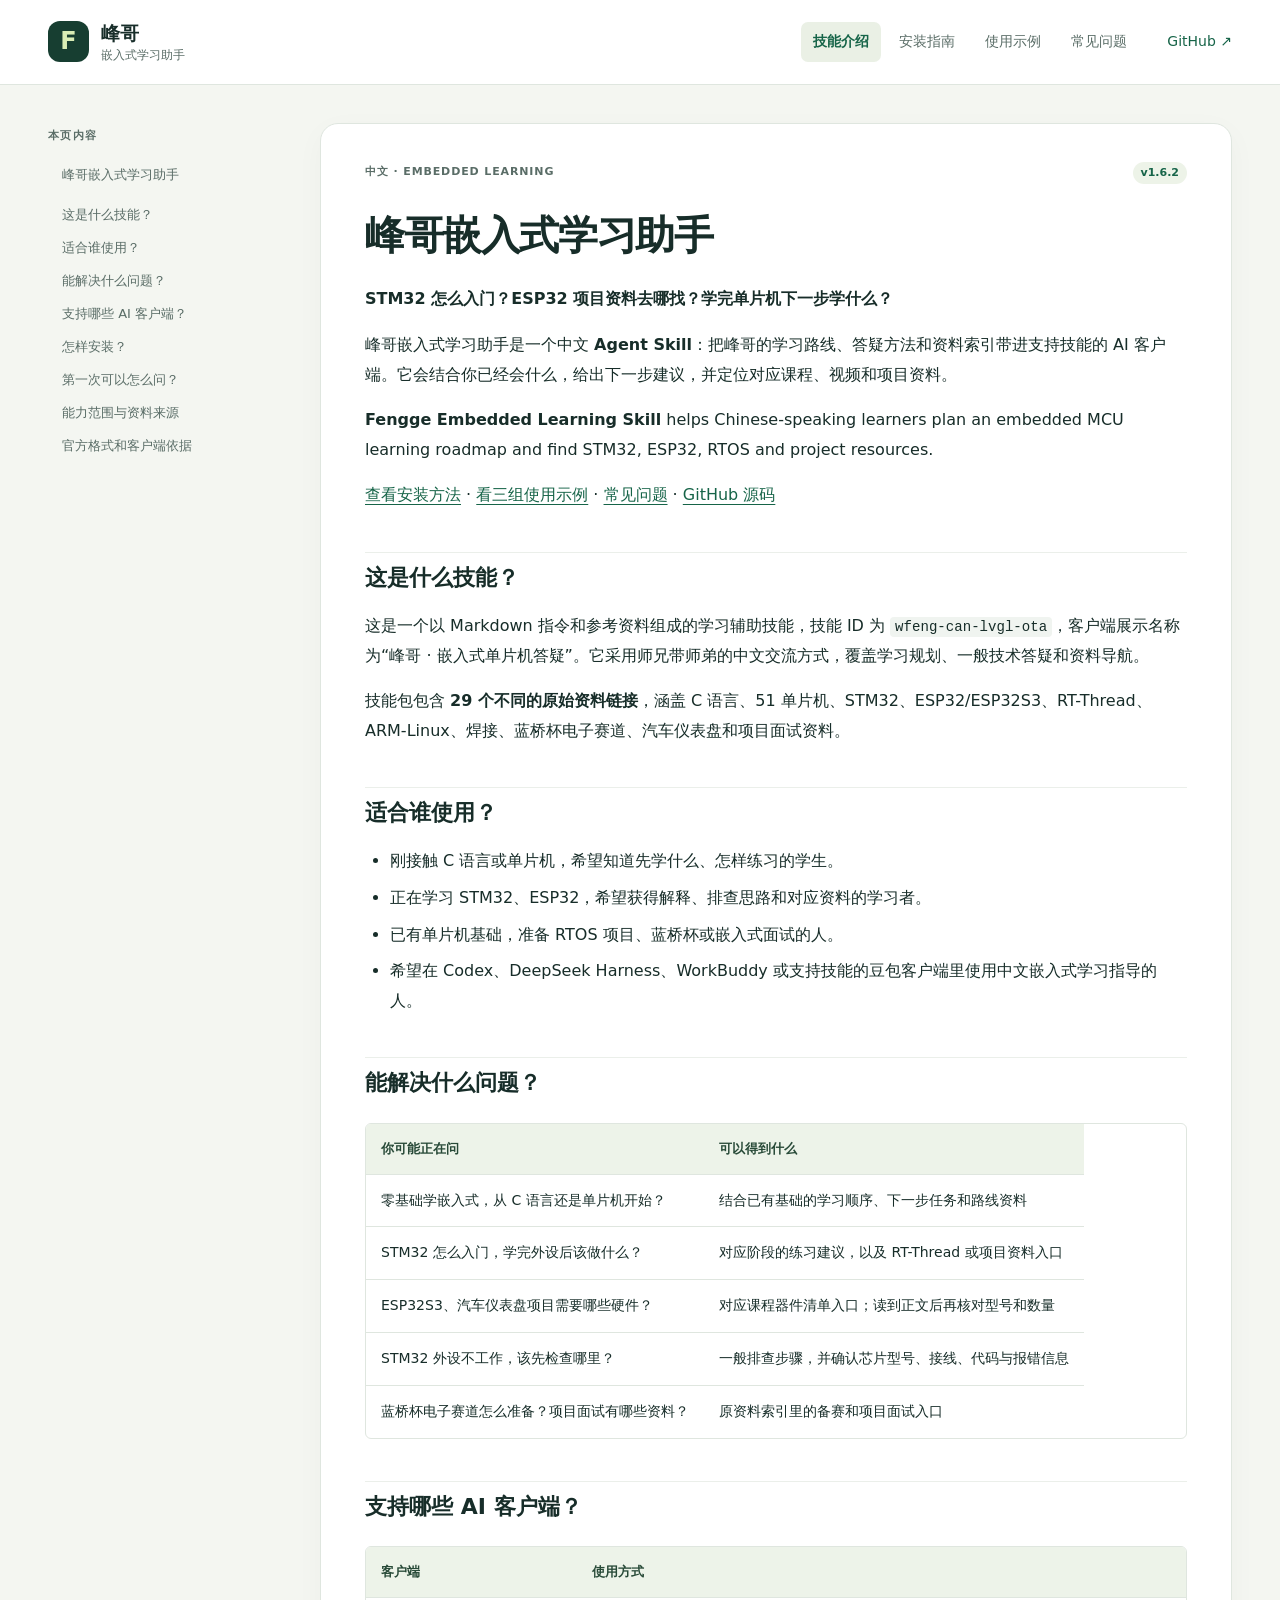
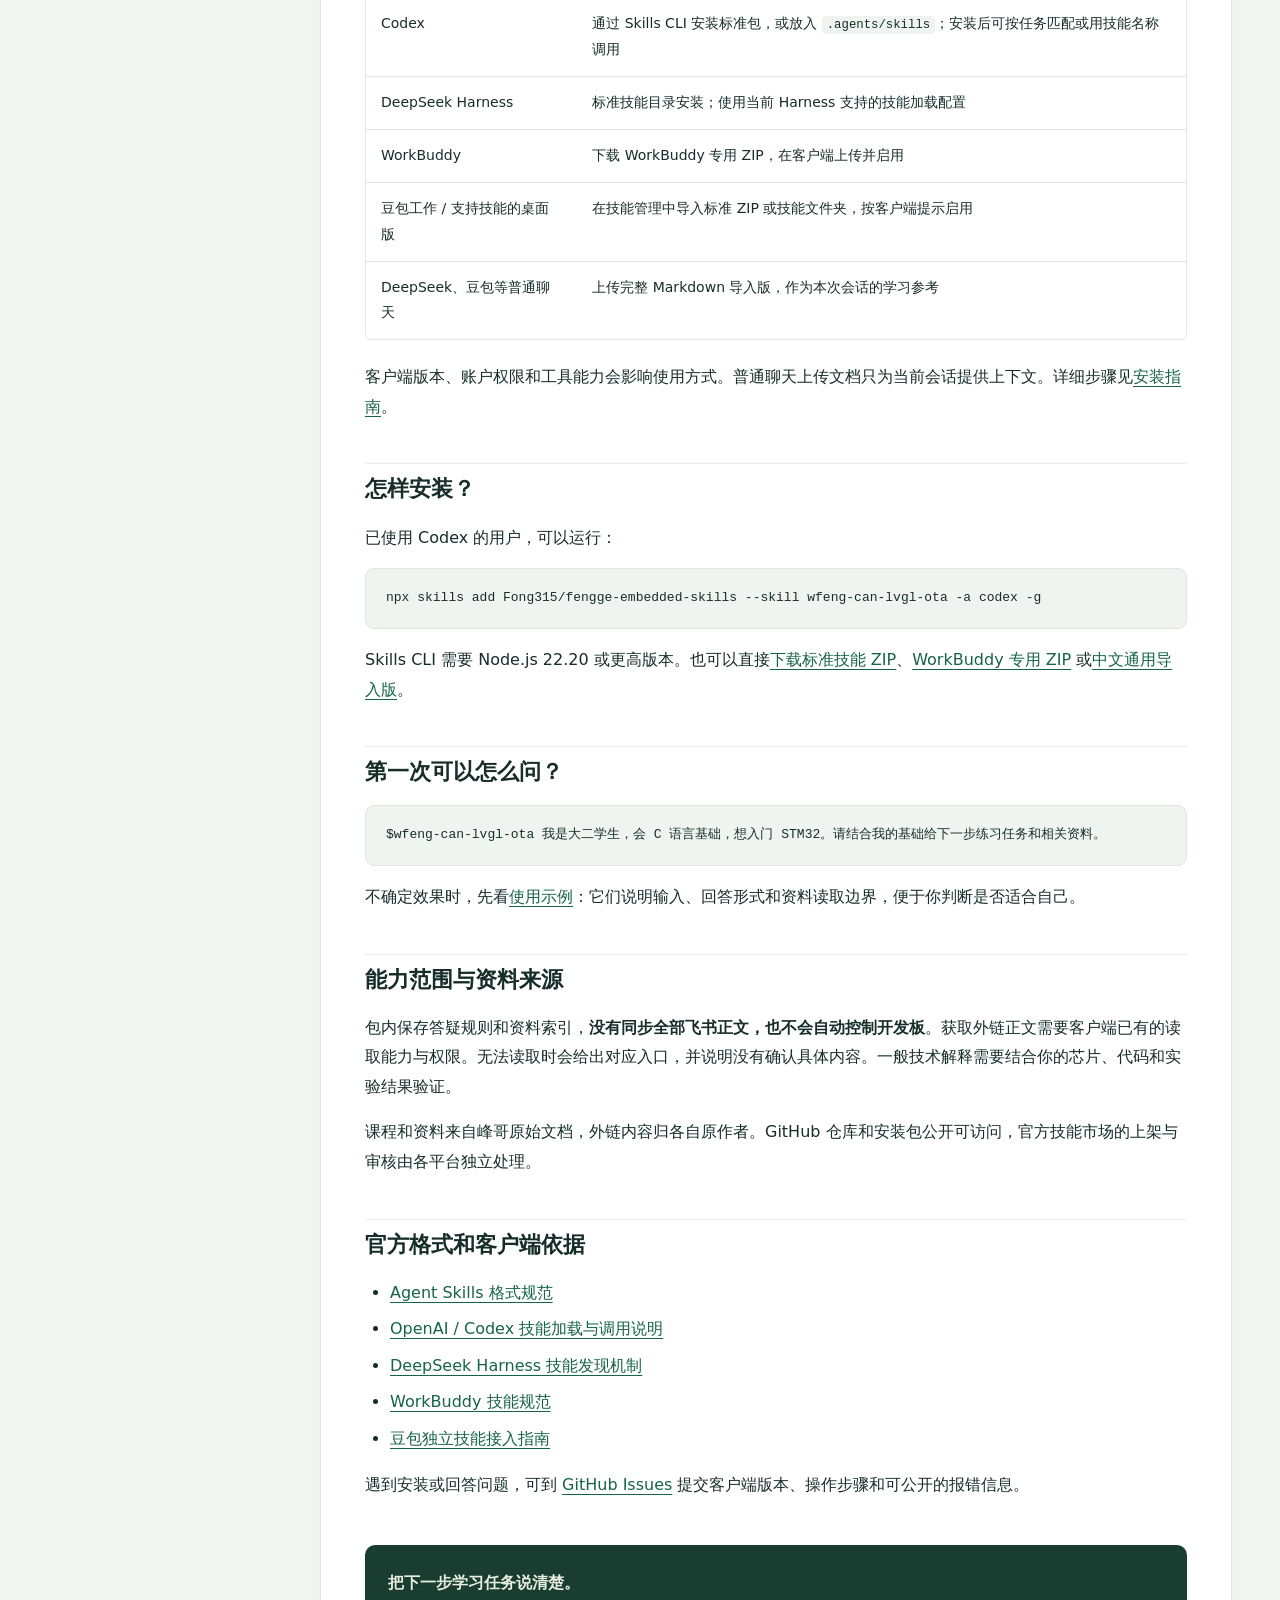
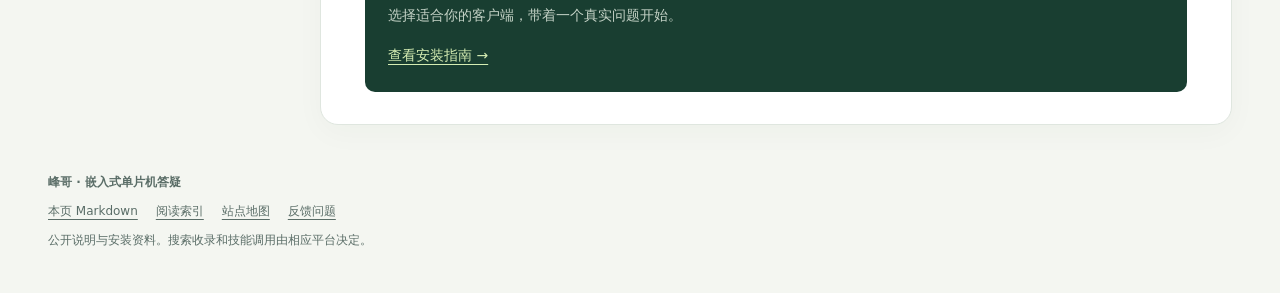
==== docs/index.html @ 9669d227 "Improve skill discovery with public guides and searchable use cases" ====
<!doctype html>
<html lang="zh-CN">
<head>
  <meta charset="utf-8">
  <meta name="viewport" content="width=device-width, initial-scale=1">
  <title>峰哥嵌入式学习助手 Skill：STM32、ESP32 学习路线与单片机答疑</title>
  <meta name="description" content="峰哥嵌入式学习助手是公开可安装的中文 Agent Skill，帮助初学者规划 C语言、51、STM32、ESP32、RT-Thread 学习路线，查找项目硬件清单、蓝桥杯与面试资料。提供 Codex 安装命令及 WorkBuddy、豆包导入指南。">
  <meta name="robots" content="index,follow">
  <link rel="canonical" href="https://fong315.github.io/fengge-embedded-skills/">
  <link rel="stylesheet" href="style.css">
  <link rel="sitemap" type="application/xml" href="https://fong315.github.io/fengge-embedded-skills/sitemap.xml">
  <meta property="og:type" content="website">
  <meta property="og:locale" content="zh_CN">
  <meta property="og:title" content="峰哥嵌入式学习助手 Skill：STM32、ESP32 学习路线与单片机答疑">
  <meta property="og:description" content="峰哥嵌入式学习助手是公开可安装的中文 Agent Skill，帮助初学者规划 C语言、51、STM32、ESP32、RT-Thread 学习路线，查找项目硬件清单、蓝桥杯与面试资料。提供 Codex 安装命令及 WorkBuddy、豆包导入指南。">
  <meta property="og:url" content="https://fong315.github.io/fengge-embedded-skills/">
  <meta property="og:site_name" content="峰哥嵌入式学习助手">
  <script type="application/ld+json">{"@context": "https://schema.org", "@type": "SoftwareSourceCode", "name": "峰哥嵌入式学习助手", "alternateName": "Fengge Embedded Learning Skill", "description": "峰哥嵌入式学习助手是公开可安装的中文 Agent Skill，帮助初学者规划 C语言、51、STM32、ESP32、RT-Thread 学习路线，查找项目硬件清单、蓝桥杯与面试资料。提供 Codex 安装命令及 WorkBuddy、豆包导入指南。", "codeRepository": "https://github.com/Fong315/fengge-embedded-skills", "url": "https://fong315.github.io/fengge-embedded-skills/", "version": "1.6.2", "inLanguage": "zh-CN", "programmingLanguage": "Markdown", "isAccessibleForFree": true}</script>
</head>
<body>
  <a class="skip" href="#main">跳到正文</a>
  <header class="site-header"><div class="header-inner">
    <a class="brand" href="index.html"><span class="brand-icon" aria-hidden="true">F</span><span>峰哥<span class="brand-sub">嵌入式学习助手</span></span></a>
    <nav aria-label="主导航"><a href="index.html" aria-current="page">技能介绍</a><a href="installation.html">安装指南</a><a href="examples.html">使用示例</a><a href="faq.html">常见问题</a></nav>
    <a class="github" href="https://github.com/Fong315/fengge-embedded-skills">GitHub ↗</a>
  </div></header>
  <div class="layout">
    <aside aria-label="本页目录"><span class="eyebrow">本页内容</span><div class="toc">
<ul>
<li><a href="#_1">峰哥嵌入式学习助手</a><ul>
<li><a href="#_2">这是什么技能？</a></li>
<li><a href="#_3">适合谁使用？</a></li>
<li><a href="#_4">能解决什么问题？</a></li>
<li><a href="#ai">支持哪些 AI 客户端？</a></li>
<li><a href="#_5">怎样安装？</a></li>
<li><a href="#_6">第一次可以怎么问？</a></li>
<li><a href="#_7">能力范围与资料来源</a></li>
<li><a href="#_8">官方格式和客户端依据</a></li>
</ul>
</li>
</ul>
</div>
</aside>
    <main id="main"><div class="page-meta"><span>中文 · EMBEDDED LEARNING</span><span>v1.6.2</span></div>
      <article><h1 id="_1">峰哥嵌入式学习助手</h1>
<p><strong>STM32 怎么入门？ESP32 项目资料去哪找？学完单片机下一步学什么？</strong></p>
<p>峰哥嵌入式学习助手是一个中文 <strong>Agent Skill</strong>：把峰哥的学习路线、答疑方法和资料索引带进支持技能的 AI 客户端。它会结合你已经会什么，给出下一步建议，并定位对应课程、视频和项目资料。</p>
<p><strong>Fengge Embedded Learning Skill</strong> helps Chinese-speaking learners plan an embedded MCU learning roadmap and find STM32, ESP32, RTOS and project resources.</p>
<p><a href="installation.html">查看安装方法</a> · <a href="examples.html">看三组使用示例</a> · <a href="faq.html">常见问题</a> · <a href="https://github.com/Fong315/fengge-embedded-skills">GitHub 源码</a></p>
<h2 id="_2">这是什么技能？</h2>
<p>这是一个以 Markdown 指令和参考资料组成的学习辅助技能，技能 ID 为 <code>wfeng-can-lvgl-ota</code>，客户端展示名称为“峰哥 · 嵌入式单片机答疑”。它采用师兄带师弟的中文交流方式，覆盖学习规划、一般技术答疑和资料导航。</p>
<p>技能包包含 <strong>29 个不同的原始资料链接</strong>，涵盖 C 语言、51 单片机、STM32、ESP32/ESP32S3、RT-Thread、ARM-Linux、焊接、蓝桥杯电子赛道、汽车仪表盘和项目面试资料。</p>
<h2 id="_3">适合谁使用？</h2>
<ul>
<li>刚接触 C 语言或单片机，希望知道先学什么、怎样练习的学生。</li>
<li>正在学习 STM32、ESP32，希望获得解释、排查思路和对应资料的学习者。</li>
<li>已有单片机基础，准备 RTOS 项目、蓝桥杯或嵌入式面试的人。</li>
<li>希望在 Codex、DeepSeek Harness、WorkBuddy 或支持技能的豆包客户端里使用中文嵌入式学习指导的人。</li>
</ul>
<h2 id="_4">能解决什么问题？</h2>
<table>
<thead>
<tr>
<th>你可能正在问</th>
<th>可以得到什么</th>
</tr>
</thead>
<tbody>
<tr>
<td>零基础学嵌入式，从 C 语言还是单片机开始？</td>
<td>结合已有基础的学习顺序、下一步任务和路线资料</td>
</tr>
<tr>
<td>STM32 怎么入门，学完外设后该做什么？</td>
<td>对应阶段的练习建议，以及 RT-Thread 或项目资料入口</td>
</tr>
<tr>
<td>ESP32S3、汽车仪表盘项目需要哪些硬件？</td>
<td>对应课程器件清单入口；读到正文后再核对型号和数量</td>
</tr>
<tr>
<td>STM32 外设不工作，该先检查哪里？</td>
<td>一般排查步骤，并确认芯片型号、接线、代码与报错信息</td>
</tr>
<tr>
<td>蓝桥杯电子赛道怎么准备？项目面试有哪些资料？</td>
<td>原资料索引里的备赛和项目面试入口</td>
</tr>
</tbody>
</table>
<h2 id="ai">支持哪些 AI 客户端？</h2>
<table>
<thead>
<tr>
<th>客户端</th>
<th>使用方式</th>
</tr>
</thead>
<tbody>
<tr>
<td>Codex</td>
<td>通过 Skills CLI 安装标准包，或放入 <code>.agents/skills</code>；安装后可按任务匹配或用技能名称调用</td>
</tr>
<tr>
<td>DeepSeek Harness</td>
<td>标准技能目录安装；使用当前 Harness 支持的技能加载配置</td>
</tr>
<tr>
<td>WorkBuddy</td>
<td>下载 WorkBuddy 专用 ZIP，在客户端上传并启用</td>
</tr>
<tr>
<td>豆包工作 / 支持技能的桌面版</td>
<td>在技能管理中导入标准 ZIP 或技能文件夹，按客户端提示启用</td>
</tr>
<tr>
<td>DeepSeek、豆包等普通聊天</td>
<td>上传完整 Markdown 导入版，作为本次会话的学习参考</td>
</tr>
</tbody>
</table>
<p>客户端版本、账户权限和工具能力会影响使用方式。普通聊天上传文档只为当前会话提供上下文。详细步骤见<a href="installation.html">安装指南</a>。</p>
<h2 id="_5">怎样安装？</h2>
<p>已使用 Codex 的用户，可以运行：</p>
<pre><code class="language-bash">npx skills add Fong315/fengge-embedded-skills --skill wfeng-can-lvgl-ota -a codex -g
</code></pre>
<p>Skills CLI 需要 Node.js 22.20 或更高版本。也可以直接<a href="https://github.com/Fong315/fengge-embedded-skills/releases/latest/download/wfeng-can-lvgl-ota.zip">下载标准技能 ZIP</a>、<a href="https://github.com/Fong315/fengge-embedded-skills/releases/latest/download/wfeng-can-lvgl-ota-workbuddy.zip">WorkBuddy 专用 ZIP</a> 或<a href="https://github.com/Fong315/fengge-embedded-skills/releases/latest/download/fengge-embedded-chat-import.md">中文通用导入版</a>。</p>
<h2 id="_6">第一次可以怎么问？</h2>
<pre><code class="language-text">$wfeng-can-lvgl-ota 我是大二学生，会 C 语言基础，想入门 STM32。请结合我的基础给下一步练习任务和相关资料。
</code></pre>
<p>不确定效果时，先看<a href="examples.html">使用示例</a>：它们说明输入、回答形式和资料读取边界，便于你判断是否适合自己。</p>
<h2 id="_7">能力范围与资料来源</h2>
<p>包内保存答疑规则和资料索引，<strong>没有同步全部飞书正文，也不会自动控制开发板</strong>。获取外链正文需要客户端已有的读取能力与权限。无法读取时会给出对应入口，并说明没有确认具体内容。一般技术解释需要结合你的芯片、代码和实验结果验证。</p>
<p>课程和资料来自峰哥原始文档，外链内容归各自原作者。GitHub 仓库和安装包公开可访问，官方技能市场的上架与审核由各平台独立处理。</p>
<h2 id="_8">官方格式和客户端依据</h2>
<ul>
<li><a href="https://agentskills.io/specification">Agent Skills 格式规范</a></li>
<li><a href="https://learn.chatgpt.com/docs/build-skills">OpenAI / Codex 技能加载与调用说明</a></li>
<li><a href="https://github.com/deepseek-ai/deepseek-harness/blob/master/docs/subsystems/skills.md">DeepSeek Harness 技能发现机制</a></li>
<li><a href="https://open.workbuddy.cn/docs/skill">WorkBuddy 技能规范</a></li>
<li><a href="https://open.doubao.com/document/doubao-developer-guide/skill-integration-guide">豆包独立技能接入指南</a></li>
</ul>
<p>遇到安装或回答问题，可到 <a href="https://github.com/Fong315/fengge-embedded-skills/issues">GitHub Issues</a> 提交客户端版本、操作步骤和可公开的报错信息。</p></article>
      <div class="next-step"><strong>把下一步学习任务说清楚。</strong><span>选择适合你的客户端，带着一个真实问题开始。</span><a href="installation.html">查看安装指南 →</a></div>
    </main>
  </div>
  <footer><span>峰哥 · 嵌入式单片机答疑</span><div><a href="index.md">本页 Markdown</a><a href="llms.txt">阅读索引</a><a href="sitemap.xml">站点地图</a><a href="https://github.com/Fong315/fengge-embedded-skills/issues">反馈问题</a></div><p>公开说明与安装资料。搜索收录和技能调用由相应平台决定。</p></footer>
</body>
</html>
---- docs/style.css ----
:root{--ink:#172d29;--muted:#5a6d67;--green:#166448;--line:#dfe6df;--paper:#fff;--bg:#f4f6f1;--code:#f0f4f0}
*{box-sizing:border-box}html{scroll-behavior:smooth;scroll-padding-top:100px}body{margin:0;background:var(--bg);color:var(--ink);font-family:Inter,"Segoe UI","Microsoft YaHei",system-ui,sans-serif;font-size:16px;line-height:1.85}a{color:var(--green);text-underline-offset:4px}a:hover{color:#083f2b}a:focus-visible{outline:3px solid #b4d86b;outline-offset:4px}.skip{position:absolute;left:16px;top:-80px;z-index:10;background:#fff;padding:8px 18px}.skip:focus{top:12px}.site-header{position:sticky;top:0;z-index:2;background:rgba(255,255,255,.96);border-bottom:1px solid var(--line)}.header-inner{max-width:1240px;margin:auto;min-height:84px;padding:16px 28px;display:flex;align-items:center;gap:28px}.brand{display:flex;align-items:center;gap:12px;text-decoration:none;font-size:19px;font-weight:750;color:var(--ink);line-height:1.4;white-space:nowrap}.brand-icon{display:grid;place-items:center;width:41px;height:41px;border-radius:12px;background:#173e31;color:#d9edb5;font-size:24px}.brand-sub{display:block;font-size:12px;font-weight:500;color:var(--muted)}nav{display:flex;gap:6px;margin-left:auto;flex-wrap:wrap}nav a{font-size:14px;text-decoration:none;padding:7px 12px;border-radius:7px;color:var(--muted)}nav a[aria-current=page]{background:#eaf0e5;color:var(--green);font-weight:700}.github{font-size:14px;white-space:nowrap;text-decoration:none}.layout{max-width:1240px;display:grid;grid-template-columns:230px minmax(0,1fr);gap:42px;margin:38px auto;padding:0 28px}aside{position:sticky;align-self:start;top:120px;font-size:13px;max-height:calc(100vh - 140px);overflow:auto}.eyebrow{font-size:11px;font-weight:750;letter-spacing:.12em;color:var(--muted)}.toc ul{list-style:none;padding:0;margin:16px 0}.toc li{margin:9px 0}.toc a{text-decoration:none;color:var(--muted);display:block;border-left:2px solid transparent;padding-left:12px}.toc a:hover{border-color:#9bb68a;color:var(--green)}main{min-width:0;padding:38px 44px 32px;background:var(--paper);border:1px solid var(--line);border-radius:18px;box-shadow:0 8px 30px #1c352908}.page-meta{display:flex;justify-content:space-between;gap:12px;color:var(--muted);font-size:11px;font-weight:700;letter-spacing:.08em}.page-meta span:last-child{letter-spacing:0;color:var(--green);background:#edf3e8;padding:1px 8px;border-radius:20px}h1{font-size:clamp(28px,3.5vw,40px);line-height:1.35;letter-spacing:-.035em;margin:24px 0 22px}h2{font-size:22px;line-height:1.55;margin:42px 0 16px;padding-top:8px;border-top:1px solid #ebefea}h3{font-size:18px}p{margin:16px 0}strong{font-weight:700}ul,ol{padding-left:25px}li{margin:7px 0}pre{background:var(--code);border:1px solid var(--line);padding:18px 20px;border-radius:9px;overflow:auto;font-size:13px;line-height:1.75}code{font-family:"Cascadia Code",Consolas,monospace;font-size:.88em;background:var(--code);padding:2px 5px;border-radius:4px;overflow-wrap:anywhere}pre code{font-size:inherit;background:none;padding:0;overflow-wrap:normal}blockquote{margin:20px 0;border-left:3px solid #a6bb94;background:#f8faf6;padding:2px 20px;color:#385047}table{display:block;max-width:100%;overflow-x:auto;border-collapse:collapse;font-size:14px;margin:22px 0;border:1px solid var(--line);border-radius:6px}th,td{padding:13px 15px;border-bottom:1px solid var(--line);text-align:left;vertical-align:top;min-width:160px}th{background:#edf3e9;color:#284a38;font-size:13px}tr:last-child td{border-bottom:0}.next-step{margin-top:46px;padding:23px;border-radius:10px;background:#193e31;color:#e7eddf;display:flex;flex-direction:column;gap:5px}.next-step span{font-size:14px;color:#c4d2c6}.next-step a{color:#d5edb3;font-size:14px;margin-top:9px}footer{max-width:1240px;padding:8px 28px 35px;margin:auto;color:var(--muted);font-size:12px}footer>span{font-weight:700}footer div{display:flex;gap:18px;flex-wrap:wrap;margin:7px 0}footer a{color:var(--muted)}footer p{margin:7px 0}
@media(max-width:980px){.layout{grid-template-columns:minmax(0,1fr);max-width:850px}aside{display:none}.header-inner{gap:14px}nav a{padding:6px 9px}.github{display:none}}
@media(max-width:600px){.header-inner{padding:12px 18px;flex-wrap:wrap;gap:12px}.brand{font-size:17px}.brand-icon{width:35px;height:35px}.brand-sub{font-size:11px}nav{width:100%;margin-left:0;gap:0;justify-content:space-between}nav a{font-size:13px;padding:6px 8px}.layout{margin:20px auto;padding:0 12px}main{padding:25px 21px;border-radius:12px}body{font-size:15px}h1{font-size:29px}h2{font-size:20px;margin-top:32px}pre{padding:14px;font-size:12px}th,td{min-width:145px;padding:11px}footer{padding:5px 22px 28px}.page-meta{font-size:10px;letter-spacing:0}}
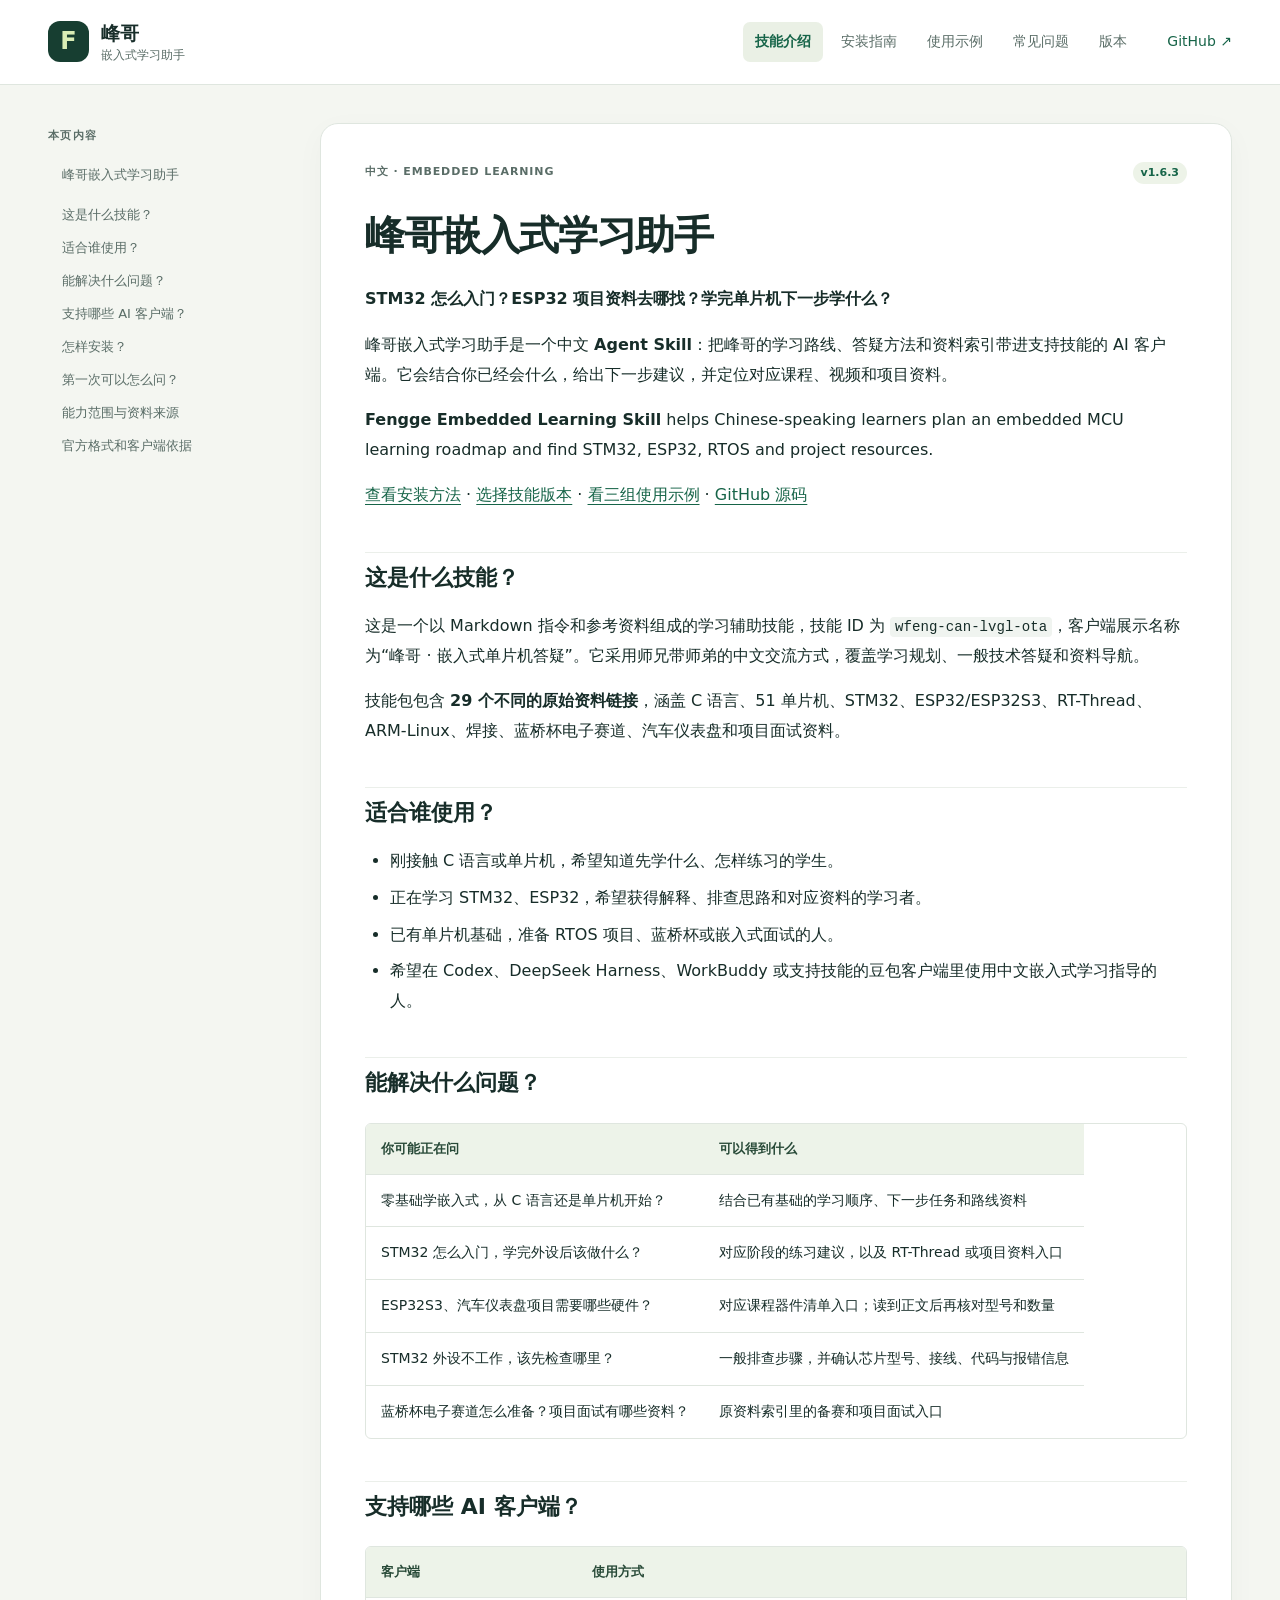
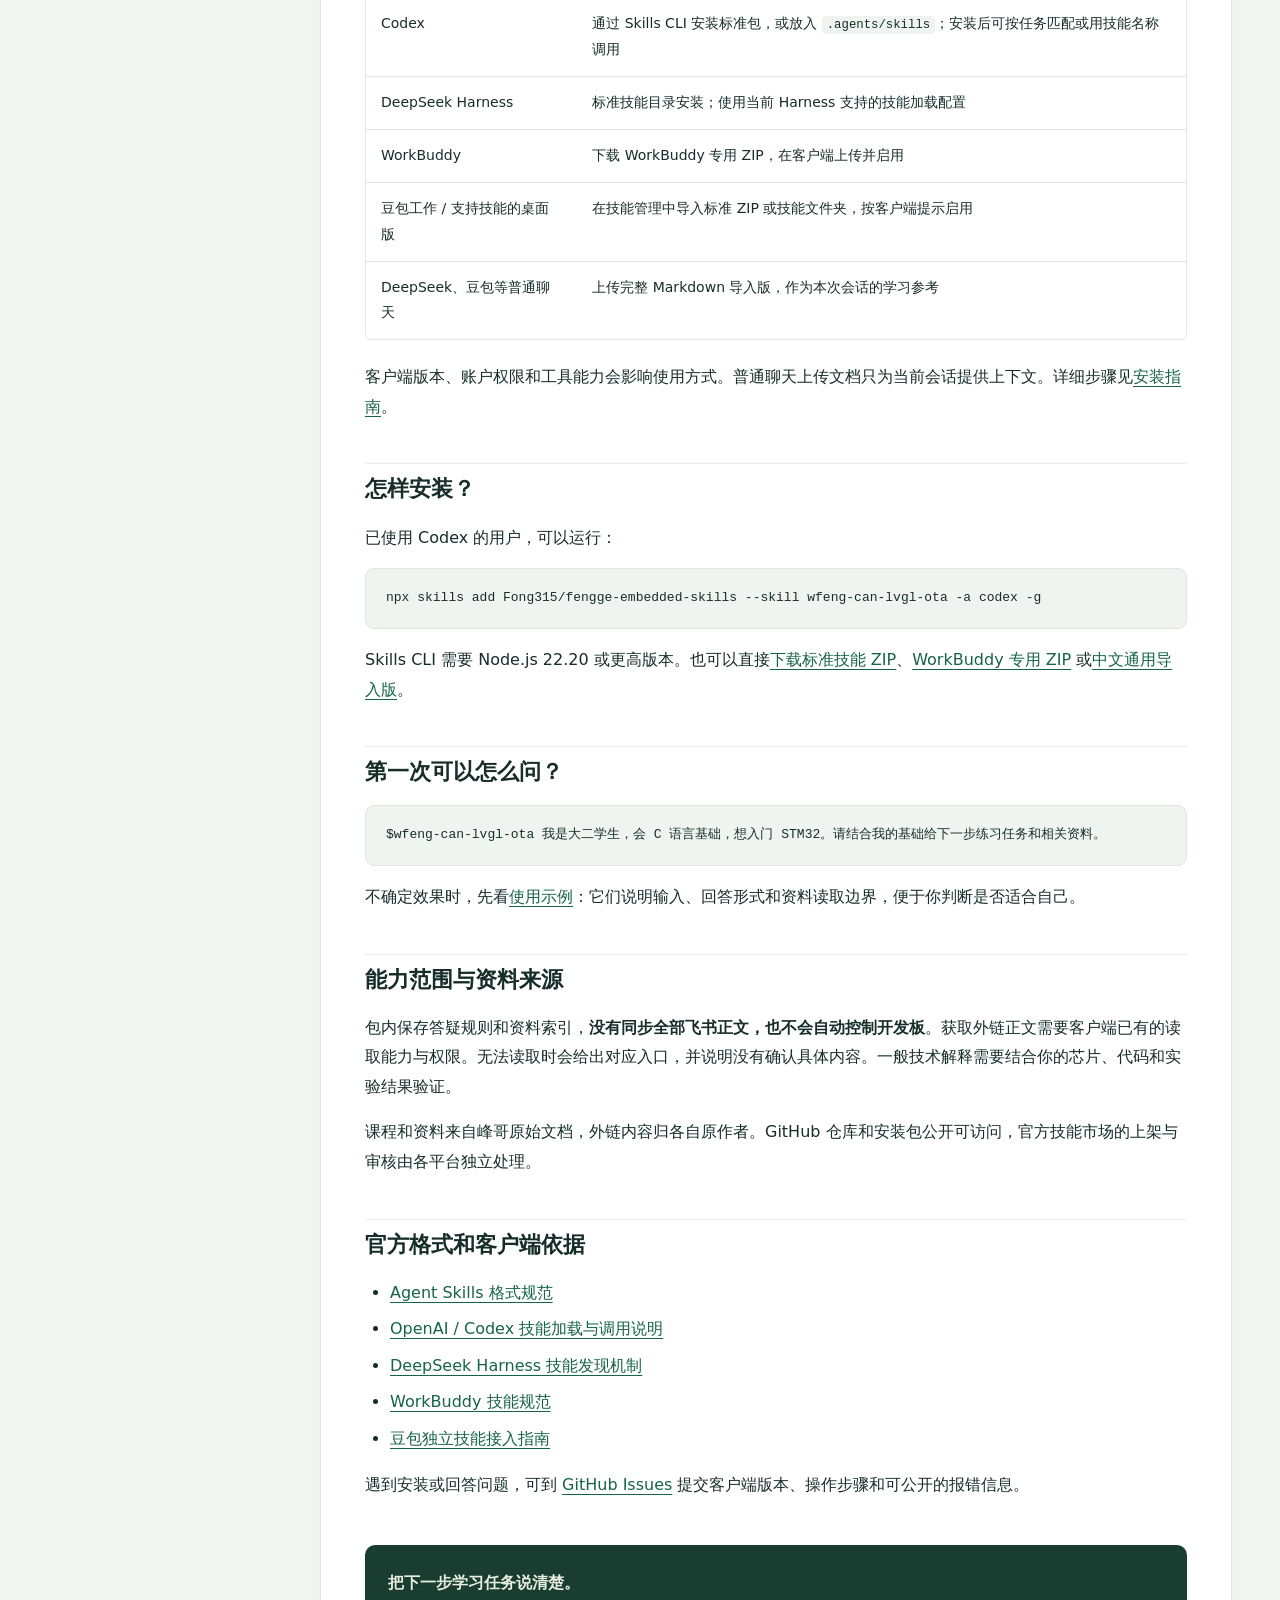
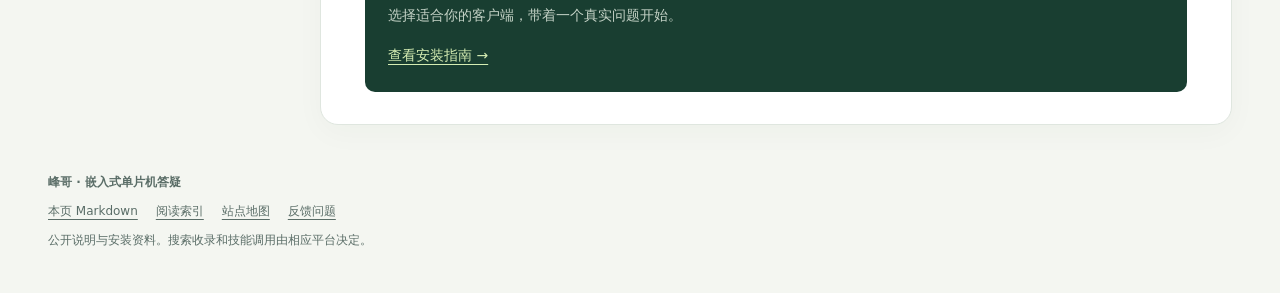
==== commit 3c3f2c32: "Publish ten named variants of the embedded learning skill" ====
--- a/docs/index.html
+++ b/docs/index.html
@@ -15,13 +15,13 @@
   <meta property="og:description" content="峰哥嵌入式学习助手是公开可安装的中文 Agent Skill，帮助初学者规划 C语言、51、STM32、ESP32、RT-Thread 学习路线，查找项目硬件清单、蓝桥杯与面试资料。提供 Codex 安装命令及 WorkBuddy、豆包导入指南。">
   <meta property="og:url" content="https://fong315.github.io/fengge-embedded-skills/">
   <meta property="og:site_name" content="峰哥嵌入式学习助手">
-  <script type="application/ld+json">{"@context": "https://schema.org", "@type": "SoftwareSourceCode", "name": "峰哥嵌入式学习助手", "alternateName": "Fengge Embedded Learning Skill", "description": "峰哥嵌入式学习助手是公开可安装的中文 Agent Skill，帮助初学者规划 C语言、51、STM32、ESP32、RT-Thread 学习路线，查找项目硬件清单、蓝桥杯与面试资料。提供 Codex 安装命令及 WorkBuddy、豆包导入指南。", "codeRepository": "https://github.com/Fong315/fengge-embedded-skills", "url": "https://fong315.github.io/fengge-embedded-skills/", "version": "1.6.2", "inLanguage": "zh-CN", "programmingLanguage": "Markdown", "isAccessibleForFree": true}</script>
+  <script type="application/ld+json">{"@context": "https://schema.org", "@type": "SoftwareSourceCode", "name": "峰哥嵌入式学习助手", "alternateName": "Fengge Embedded Learning Skill", "description": "峰哥嵌入式学习助手是公开可安装的中文 Agent Skill，帮助初学者规划 C语言、51、STM32、ESP32、RT-Thread 学习路线，查找项目硬件清单、蓝桥杯与面试资料。提供 Codex 安装命令及 WorkBuddy、豆包导入指南。", "codeRepository": "https://github.com/Fong315/fengge-embedded-skills", "url": "https://fong315.github.io/fengge-embedded-skills/", "version": "1.6.3", "inLanguage": "zh-CN", "programmingLanguage": "Markdown", "isAccessibleForFree": true}</script>
 </head>
 <body>
   <a class="skip" href="#main">跳到正文</a>
   <header class="site-header"><div class="header-inner">
     <a class="brand" href="index.html"><span class="brand-icon" aria-hidden="true">F</span><span>峰哥<span class="brand-sub">嵌入式学习助手</span></span></a>
-    <nav aria-label="主导航"><a href="index.html" aria-current="page">技能介绍</a><a href="installation.html">安装指南</a><a href="examples.html">使用示例</a><a href="faq.html">常见问题</a></nav>
+    <nav aria-label="主导航"><a href="index.html" aria-current="page">技能介绍</a><a href="installation.html">安装指南</a><a href="examples.html">使用示例</a><a href="faq.html">常见问题</a><a href="variants.html">版本</a></nav>
     <a class="github" href="https://github.com/Fong315/fengge-embedded-skills">GitHub ↗</a>
   </div></header>
   <div class="layout">
@@ -41,12 +41,12 @@
 </ul>
 </div>
 </aside>
-    <main id="main"><div class="page-meta"><span>中文 · EMBEDDED LEARNING</span><span>v1.6.2</span></div>
+    <main id="main"><div class="page-meta"><span>中文 · EMBEDDED LEARNING</span><span>v1.6.3</span></div>
       <article><h1 id="_1">峰哥嵌入式学习助手</h1>
 <p><strong>STM32 怎么入门？ESP32 项目资料去哪找？学完单片机下一步学什么？</strong></p>
 <p>峰哥嵌入式学习助手是一个中文 <strong>Agent Skill</strong>：把峰哥的学习路线、答疑方法和资料索引带进支持技能的 AI 客户端。它会结合你已经会什么，给出下一步建议，并定位对应课程、视频和项目资料。</p>
 <p><strong>Fengge Embedded Learning Skill</strong> helps Chinese-speaking learners plan an embedded MCU learning roadmap and find STM32, ESP32, RTOS and project resources.</p>
-<p><a href="installation.html">查看安装方法</a> · <a href="examples.html">看三组使用示例</a> · <a href="faq.html">常见问题</a> · <a href="https://github.com/Fong315/fengge-embedded-skills">GitHub 源码</a></p>
+<p><a href="installation.html">查看安装方法</a> · <a href="variants.html">选择技能版本</a> · <a href="examples.html">看三组使用示例</a> · <a href="https://github.com/Fong315/fengge-embedded-skills">GitHub 源码</a></p>
 <h2 id="_2">这是什么技能？</h2>
 <p>这是一个以 Markdown 指令和参考资料组成的学习辅助技能，技能 ID 为 <code>wfeng-can-lvgl-ota</code>，客户端展示名称为“峰哥 · 嵌入式单片机答疑”。它采用师兄带师弟的中文交流方式，覆盖学习规划、一般技术答疑和资料导航。</p>
 <p>技能包包含 <strong>29 个不同的原始资料链接</strong>，涵盖 C 语言、51 单片机、STM32、ESP32/ESP32S3、RT-Thread、ARM-Linux、焊接、蓝桥杯电子赛道、汽车仪表盘和项目面试资料。</p>
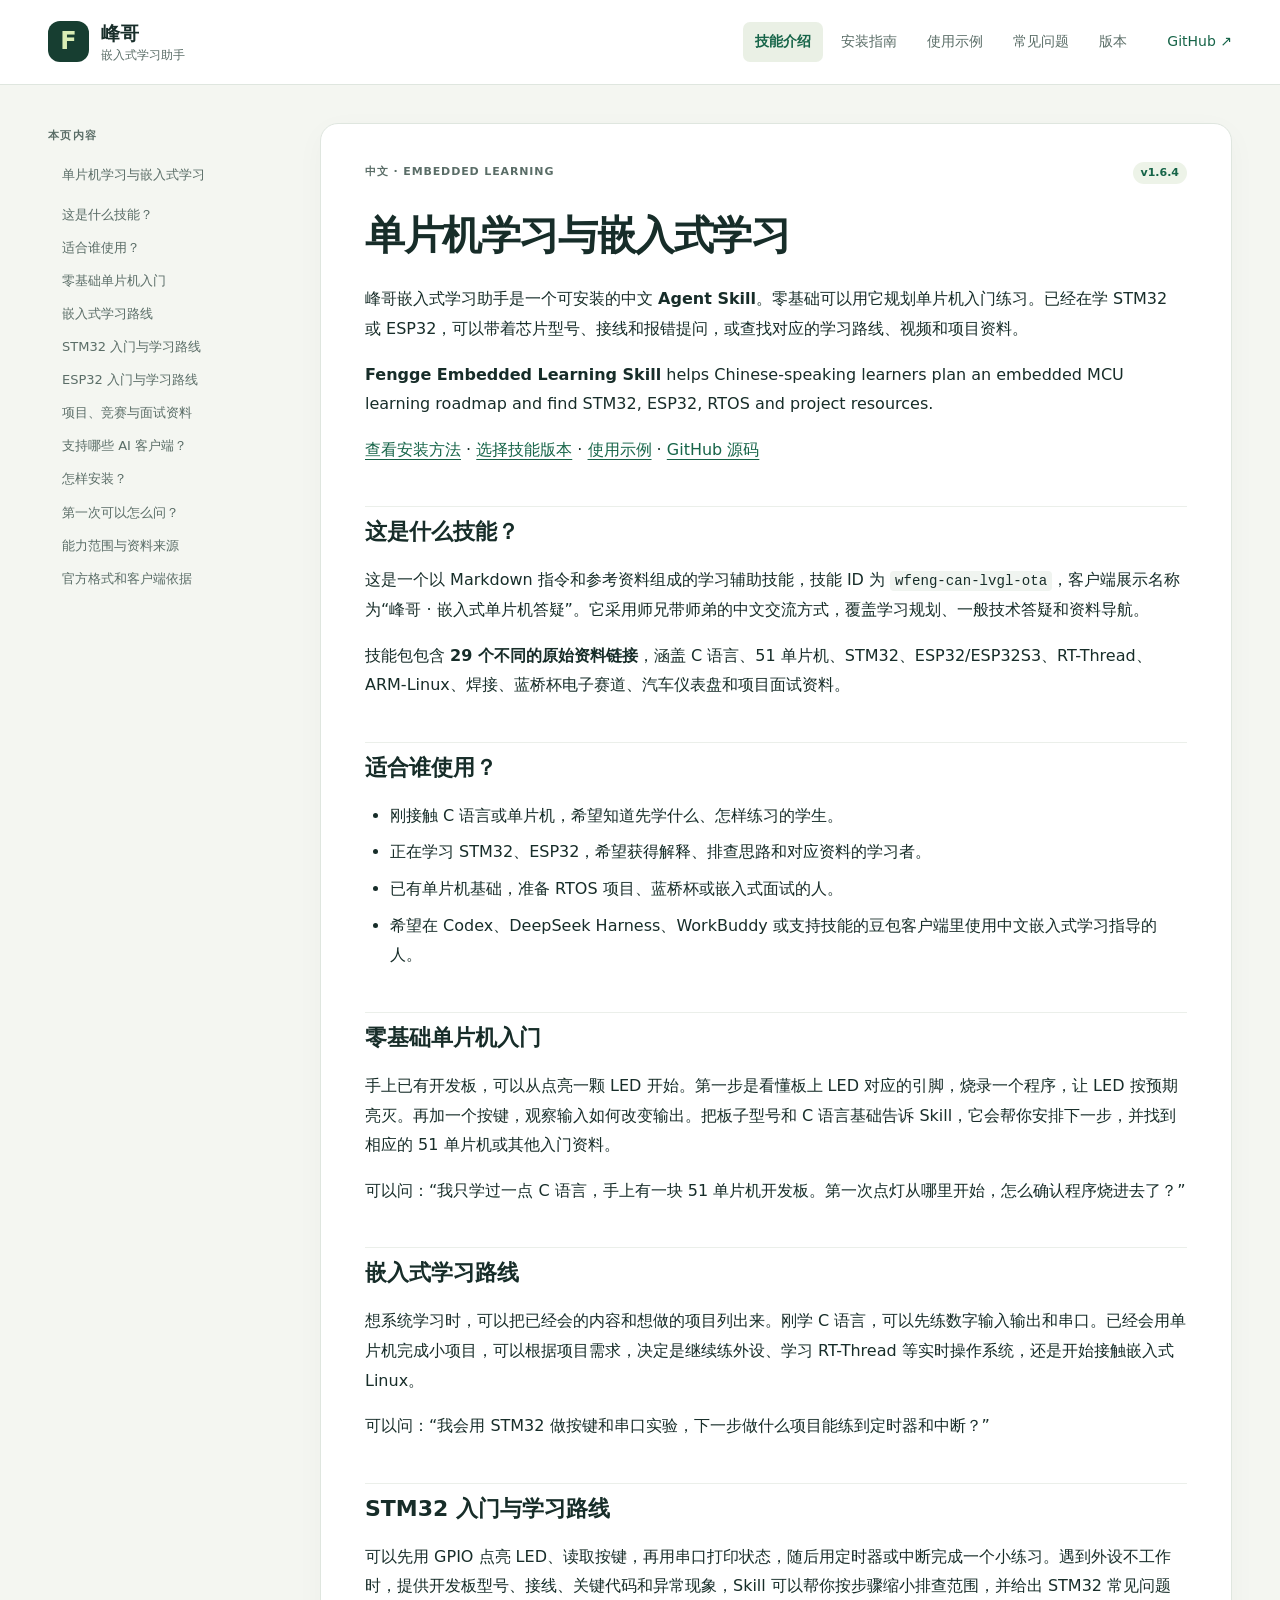
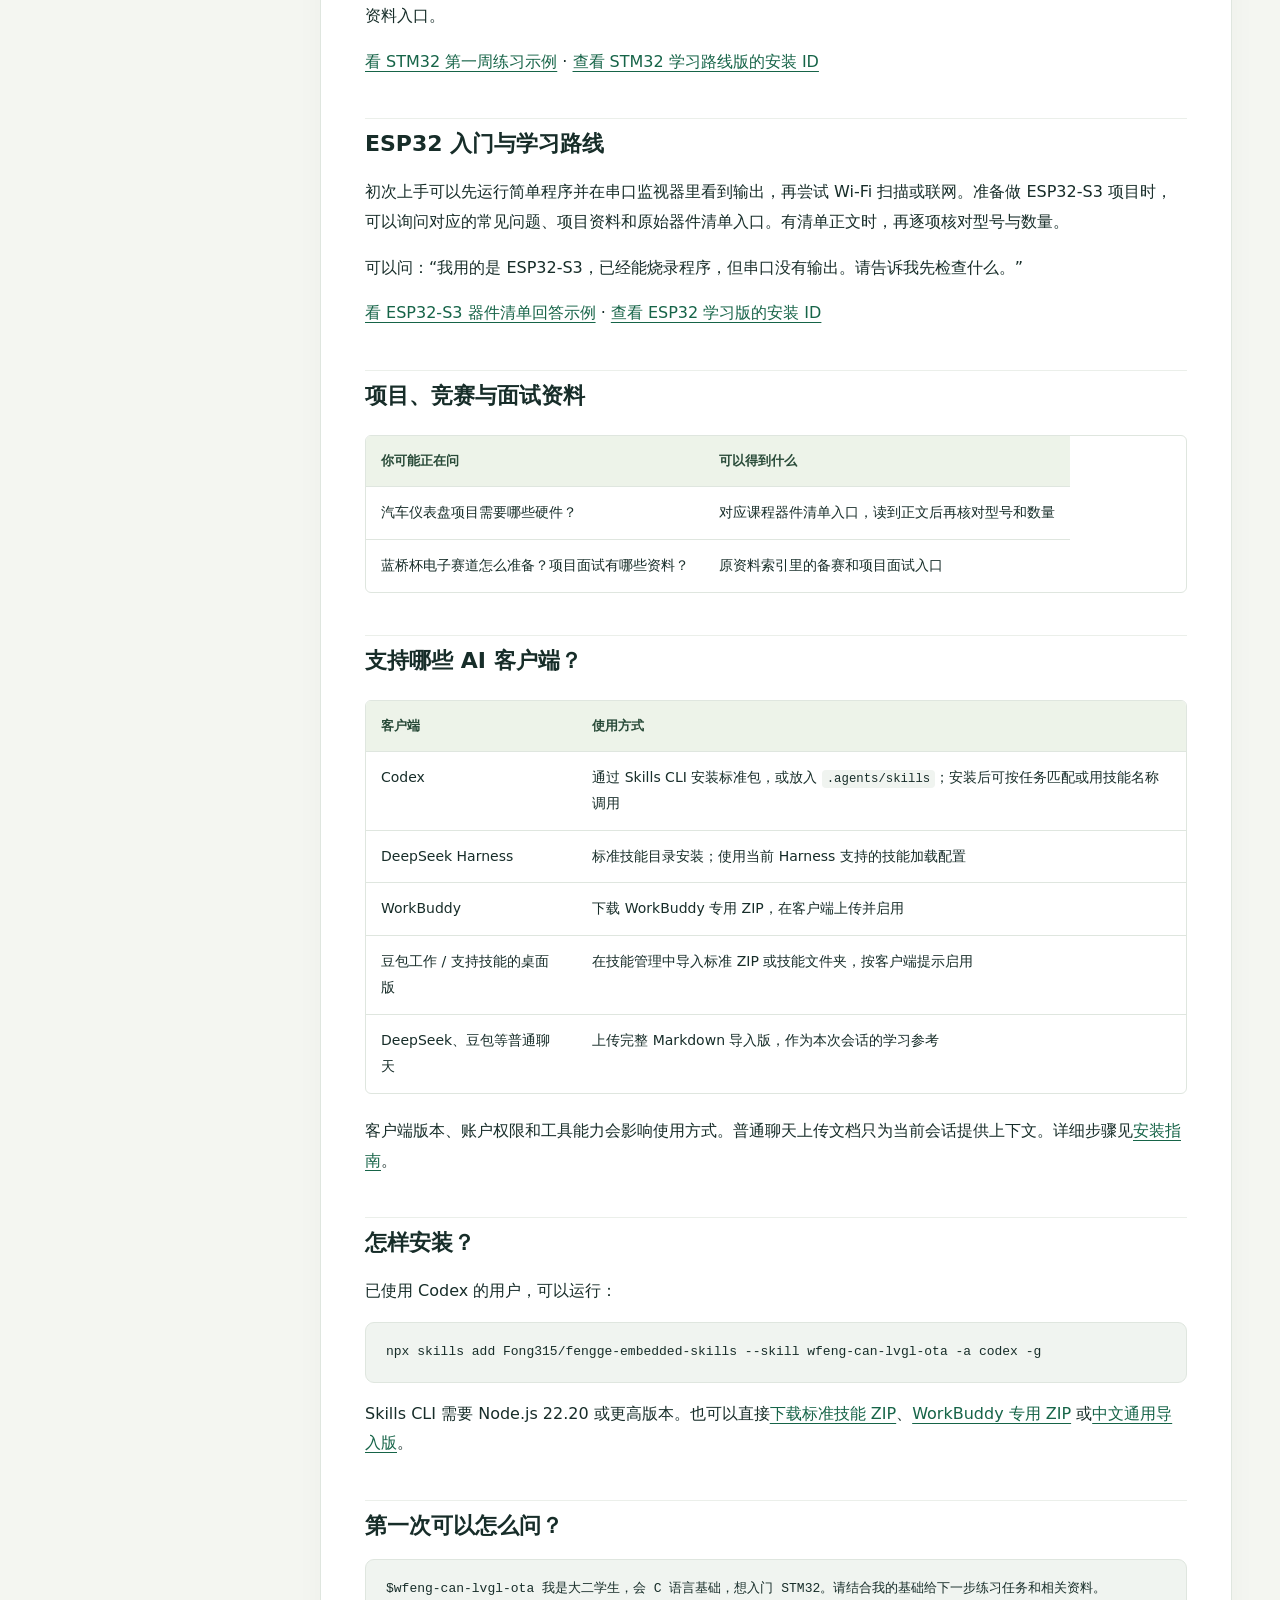
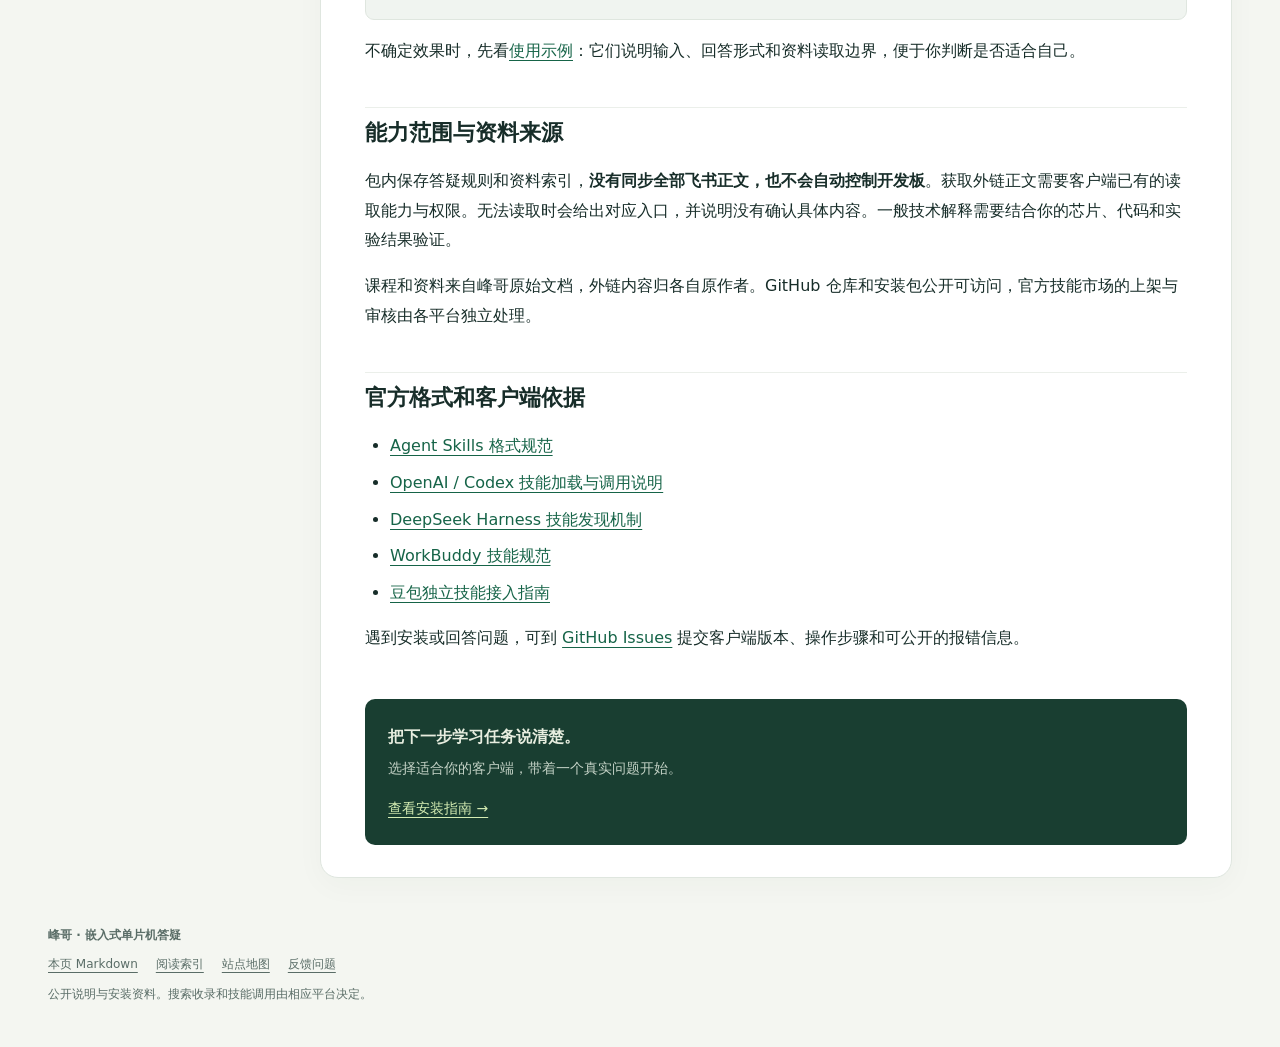
==== commit 5535db70: "Improve discovery for Chinese MCU learning queries" ====
--- a/docs/index.html
+++ b/docs/index.html
@@ -3,19 +3,19 @@
 <head>
   <meta charset="utf-8">
   <meta name="viewport" content="width=device-width, initial-scale=1">
-  <title>峰哥嵌入式学习助手 Skill：STM32、ESP32 学习路线与单片机答疑</title>
-  <meta name="description" content="峰哥嵌入式学习助手是公开可安装的中文 Agent Skill，帮助初学者规划 C语言、51、STM32、ESP32、RT-Thread 学习路线，查找项目硬件清单、蓝桥杯与面试资料。提供 Codex 安装命令及 WorkBuddy、豆包导入指南。">
+  <title>单片机学习与嵌入式学习｜STM32、ESP32 入门路线 · 峰哥 AI Skill</title>
+  <meta name="description" content="峰哥的中文 Agent Skill 提供零基础单片机入门、嵌入式学习路线、STM32 和 ESP32 答疑。可按手上的开发板规划点灯、按键、串口等练习，查找项目资料，并在 Codex、WorkBuddy 等客户端安装使用。">
   <meta name="robots" content="index,follow">
   <link rel="canonical" href="https://fong315.github.io/fengge-embedded-skills/">
   <link rel="stylesheet" href="style.css">
   <link rel="sitemap" type="application/xml" href="https://fong315.github.io/fengge-embedded-skills/sitemap.xml">
   <meta property="og:type" content="website">
   <meta property="og:locale" content="zh_CN">
-  <meta property="og:title" content="峰哥嵌入式学习助手 Skill：STM32、ESP32 学习路线与单片机答疑">
-  <meta property="og:description" content="峰哥嵌入式学习助手是公开可安装的中文 Agent Skill，帮助初学者规划 C语言、51、STM32、ESP32、RT-Thread 学习路线，查找项目硬件清单、蓝桥杯与面试资料。提供 Codex 安装命令及 WorkBuddy、豆包导入指南。">
+  <meta property="og:title" content="单片机学习与嵌入式学习｜STM32、ESP32 入门路线 · 峰哥 AI Skill">
+  <meta property="og:description" content="峰哥的中文 Agent Skill 提供零基础单片机入门、嵌入式学习路线、STM32 和 ESP32 答疑。可按手上的开发板规划点灯、按键、串口等练习，查找项目资料，并在 Codex、WorkBuddy 等客户端安装使用。">
   <meta property="og:url" content="https://fong315.github.io/fengge-embedded-skills/">
   <meta property="og:site_name" content="峰哥嵌入式学习助手">
-  <script type="application/ld+json">{"@context": "https://schema.org", "@type": "SoftwareSourceCode", "name": "峰哥嵌入式学习助手", "alternateName": "Fengge Embedded Learning Skill", "description": "峰哥嵌入式学习助手是公开可安装的中文 Agent Skill，帮助初学者规划 C语言、51、STM32、ESP32、RT-Thread 学习路线，查找项目硬件清单、蓝桥杯与面试资料。提供 Codex 安装命令及 WorkBuddy、豆包导入指南。", "codeRepository": "https://github.com/Fong315/fengge-embedded-skills", "url": "https://fong315.github.io/fengge-embedded-skills/", "version": "1.6.3", "inLanguage": "zh-CN", "programmingLanguage": "Markdown", "isAccessibleForFree": true}</script>
+  <script type="application/ld+json">{"@context": "https://schema.org", "@type": "SoftwareSourceCode", "name": "峰哥嵌入式学习助手", "alternateName": "Fengge Embedded Learning Skill", "description": "峰哥的中文 Agent Skill 提供零基础单片机入门、嵌入式学习路线、STM32 和 ESP32 答疑。可按手上的开发板规划点灯、按键、串口等练习，查找项目资料，并在 Codex、WorkBuddy 等客户端安装使用。", "codeRepository": "https://github.com/Fong315/fengge-embedded-skills", "url": "https://fong315.github.io/fengge-embedded-skills/", "version": "1.6.4", "inLanguage": "zh-CN", "programmingLanguage": "Markdown", "isAccessibleForFree": true}</script>
 </head>
 <body>
   <a class="skip" href="#main">跳到正文</a>
@@ -27,10 +27,14 @@
   <div class="layout">
     <aside aria-label="本页目录"><span class="eyebrow">本页内容</span><div class="toc">
 <ul>
-<li><a href="#_1">峰哥嵌入式学习助手</a><ul>
+<li><a href="#_1">单片机学习与嵌入式学习</a><ul>
 <li><a href="#_2">这是什么技能？</a></li>
 <li><a href="#_3">适合谁使用？</a></li>
-<li><a href="#_4">能解决什么问题？</a></li>
+<li><a href="#mcu-basics">零基础单片机入门</a></li>
+<li><a href="#embedded-roadmap">嵌入式学习路线</a></li>
+<li><a href="#stm32">STM32 入门与学习路线</a></li>
+<li><a href="#esp32">ESP32 入门与学习路线</a></li>
+<li><a href="#_4">项目、竞赛与面试资料</a></li>
 <li><a href="#ai">支持哪些 AI 客户端？</a></li>
 <li><a href="#_5">怎样安装？</a></li>
 <li><a href="#_6">第一次可以怎么问？</a></li>
@@ -41,12 +45,11 @@
 </ul>
 </div>
 </aside>
-    <main id="main"><div class="page-meta"><span>中文 · EMBEDDED LEARNING</span><span>v1.6.3</span></div>
-      <article><h1 id="_1">峰哥嵌入式学习助手</h1>
-<p><strong>STM32 怎么入门？ESP32 项目资料去哪找？学完单片机下一步学什么？</strong></p>
-<p>峰哥嵌入式学习助手是一个中文 <strong>Agent Skill</strong>：把峰哥的学习路线、答疑方法和资料索引带进支持技能的 AI 客户端。它会结合你已经会什么，给出下一步建议，并定位对应课程、视频和项目资料。</p>
+    <main id="main"><div class="page-meta"><span>中文 · EMBEDDED LEARNING</span><span>v1.6.4</span></div>
+      <article><h1 id="_1">单片机学习与嵌入式学习</h1>
+<p>峰哥嵌入式学习助手是一个可安装的中文 <strong>Agent Skill</strong>。零基础可以用它规划单片机入门练习。已经在学 STM32 或 ESP32，可以带着芯片型号、接线和报错提问，或查找对应的学习路线、视频和项目资料。</p>
 <p><strong>Fengge Embedded Learning Skill</strong> helps Chinese-speaking learners plan an embedded MCU learning roadmap and find STM32, ESP32, RTOS and project resources.</p>
-<p><a href="installation.html">查看安装方法</a> · <a href="variants.html">选择技能版本</a> · <a href="examples.html">看三组使用示例</a> · <a href="https://github.com/Fong315/fengge-embedded-skills">GitHub 源码</a></p>
+<p><a href="installation.html">查看安装方法</a> · <a href="variants.html">选择技能版本</a> · <a href="examples.html">使用示例</a> · <a href="https://github.com/Fong315/fengge-embedded-skills">GitHub 源码</a></p>
 <h2 id="_2">这是什么技能？</h2>
 <p>这是一个以 Markdown 指令和参考资料组成的学习辅助技能，技能 ID 为 <code>wfeng-can-lvgl-ota</code>，客户端展示名称为“峰哥 · 嵌入式单片机答疑”。它采用师兄带师弟的中文交流方式，覆盖学习规划、一般技术答疑和资料导航。</p>
 <p>技能包包含 <strong>29 个不同的原始资料链接</strong>，涵盖 C 语言、51 单片机、STM32、ESP32/ESP32S3、RT-Thread、ARM-Linux、焊接、蓝桥杯电子赛道、汽车仪表盘和项目面试资料。</p>
@@ -57,7 +60,20 @@
 <li>已有单片机基础，准备 RTOS 项目、蓝桥杯或嵌入式面试的人。</li>
 <li>希望在 Codex、DeepSeek Harness、WorkBuddy 或支持技能的豆包客户端里使用中文嵌入式学习指导的人。</li>
 </ul>
-<h2 id="_4">能解决什么问题？</h2>
+<h2 id="mcu-basics">零基础单片机入门</h2>
+<p>手上已有开发板，可以从点亮一颗 LED 开始。第一步是看懂板上 LED 对应的引脚，烧录一个程序，让 LED 按预期亮灭。再加一个按键，观察输入如何改变输出。把板子型号和 C 语言基础告诉 Skill，它会帮你安排下一步，并找到相应的 51 单片机或其他入门资料。</p>
+<p>可以问：“我只学过一点 C 语言，手上有一块 51 单片机开发板。第一次点灯从哪里开始，怎么确认程序烧进去了？”</p>
+<h2 id="embedded-roadmap">嵌入式学习路线</h2>
+<p>想系统学习时，可以把已经会的内容和想做的项目列出来。刚学 C 语言，可以先练数字输入输出和串口。已经会用单片机完成小项目，可以根据项目需求，决定是继续练外设、学习 RT-Thread 等实时操作系统，还是开始接触嵌入式 Linux。</p>
+<p>可以问：“我会用 STM32 做按键和串口实验，下一步做什么项目能练到定时器和中断？”</p>
+<h2 id="stm32">STM32 入门与学习路线</h2>
+<p>可以先用 GPIO 点亮 LED、读取按键，再用串口打印状态，随后用定时器或中断完成一个小练习。遇到外设不工作时，提供开发板型号、接线、关键代码和异常现象，Skill 可以帮你按步骤缩小排查范围，并给出 STM32 常见问题资料入口。</p>
+<p><a href="examples.html#stm32-first-week">看 STM32 第一周练习示例</a> · <a href="variants.html">查看 STM32 学习路线版的安装 ID</a></p>
+<h2 id="esp32">ESP32 入门与学习路线</h2>
+<p>初次上手可以先运行简单程序并在串口监视器里看到输出，再尝试 Wi-Fi 扫描或联网。准备做 ESP32-S3 项目时，可以询问对应的常见问题、项目资料和原始器件清单入口。有清单正文时，再逐项核对型号与数量。</p>
+<p>可以问：“我用的是 ESP32-S3，已经能烧录程序，但串口没有输出。请告诉我先检查什么。”</p>
+<p><a href="examples.html#hardware-list">看 ESP32-S3 器件清单回答示例</a> · <a href="variants.html">查看 ESP32 学习版的安装 ID</a></p>
+<h2 id="_4">项目、竞赛与面试资料</h2>
 <table>
 <thead>
 <tr>
@@ -67,20 +83,8 @@
 </thead>
 <tbody>
 <tr>
-<td>零基础学嵌入式，从 C 语言还是单片机开始？</td>
-<td>结合已有基础的学习顺序、下一步任务和路线资料</td>
-</tr>
-<tr>
-<td>STM32 怎么入门，学完外设后该做什么？</td>
-<td>对应阶段的练习建议，以及 RT-Thread 或项目资料入口</td>
-</tr>
-<tr>
-<td>ESP32S3、汽车仪表盘项目需要哪些硬件？</td>
-<td>对应课程器件清单入口；读到正文后再核对型号和数量</td>
-</tr>
-<tr>
-<td>STM32 外设不工作，该先检查哪里？</td>
-<td>一般排查步骤，并确认芯片型号、接线、代码与报错信息</td>
+<td>汽车仪表盘项目需要哪些硬件？</td>
+<td>对应课程器件清单入口，读到正文后再核对型号和数量</td>
 </tr>
 <tr>
 <td>蓝桥杯电子赛道怎么准备？项目面试有哪些资料？</td>
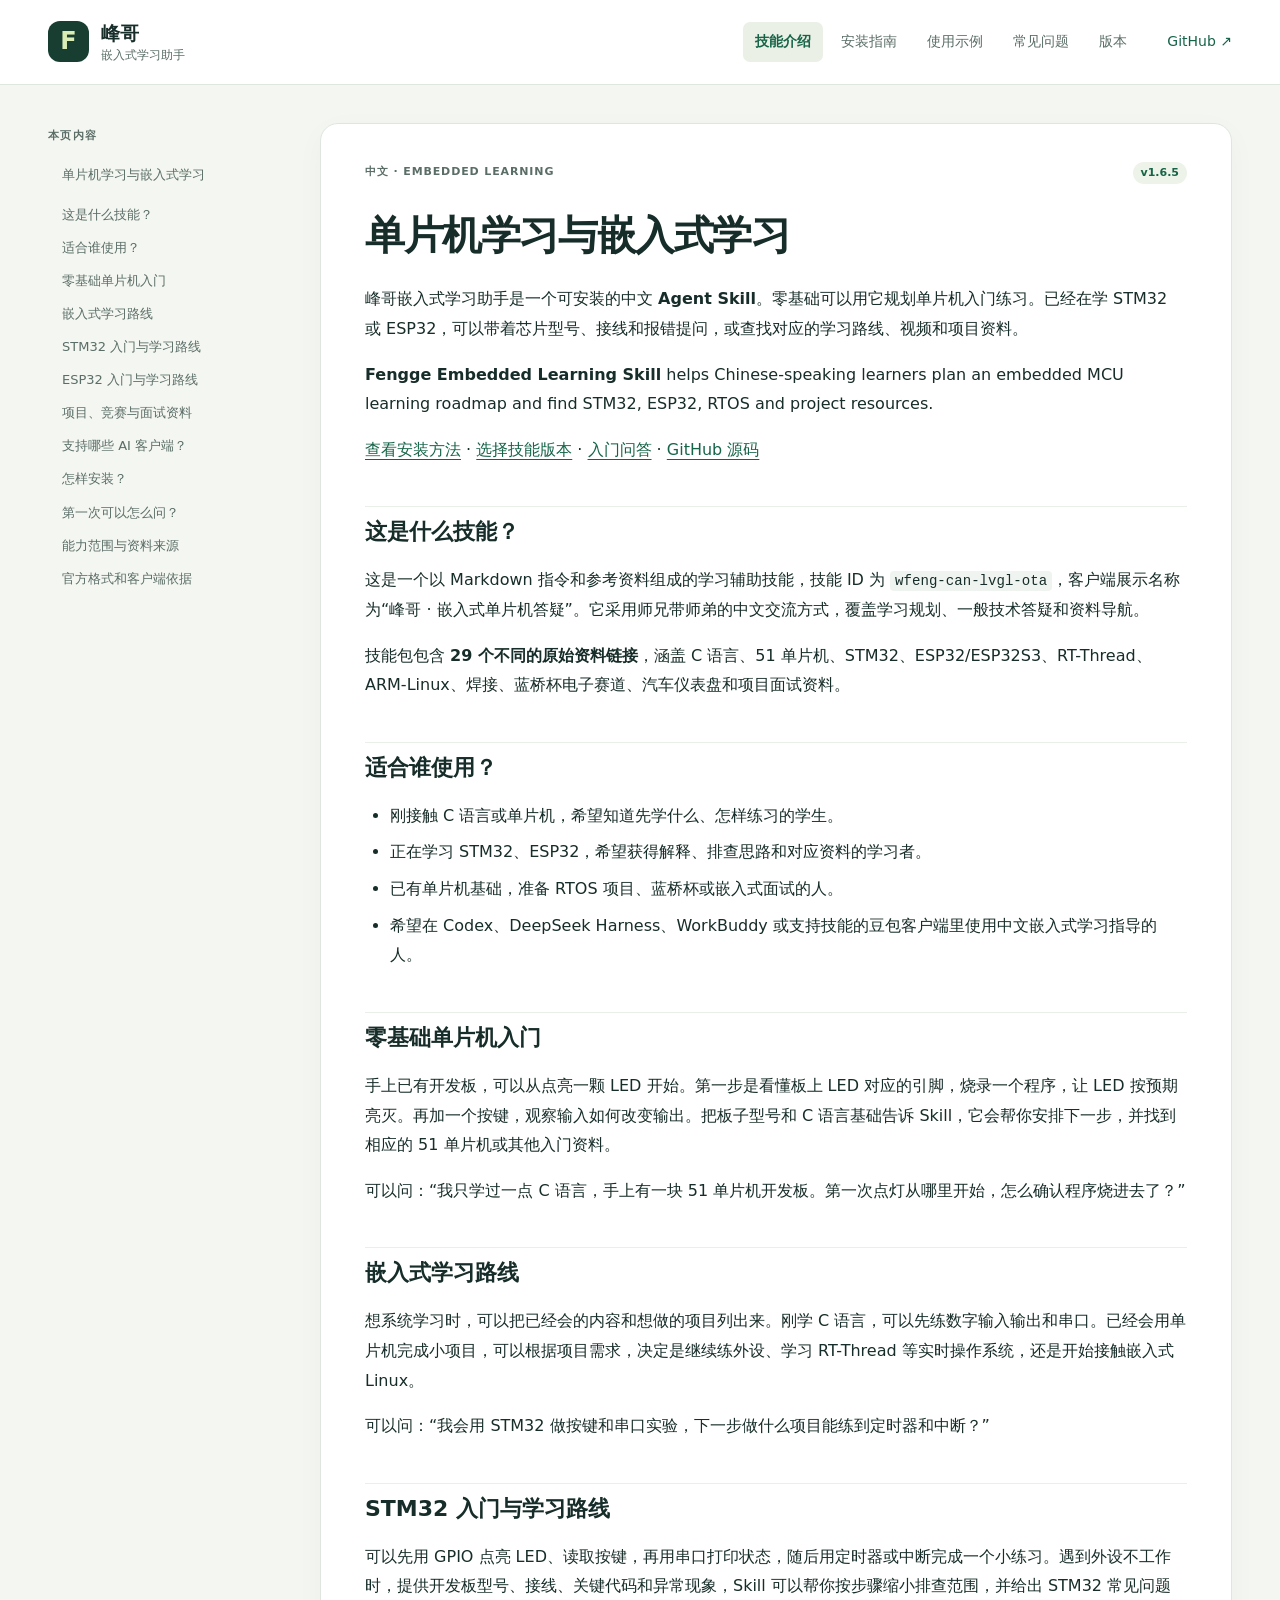
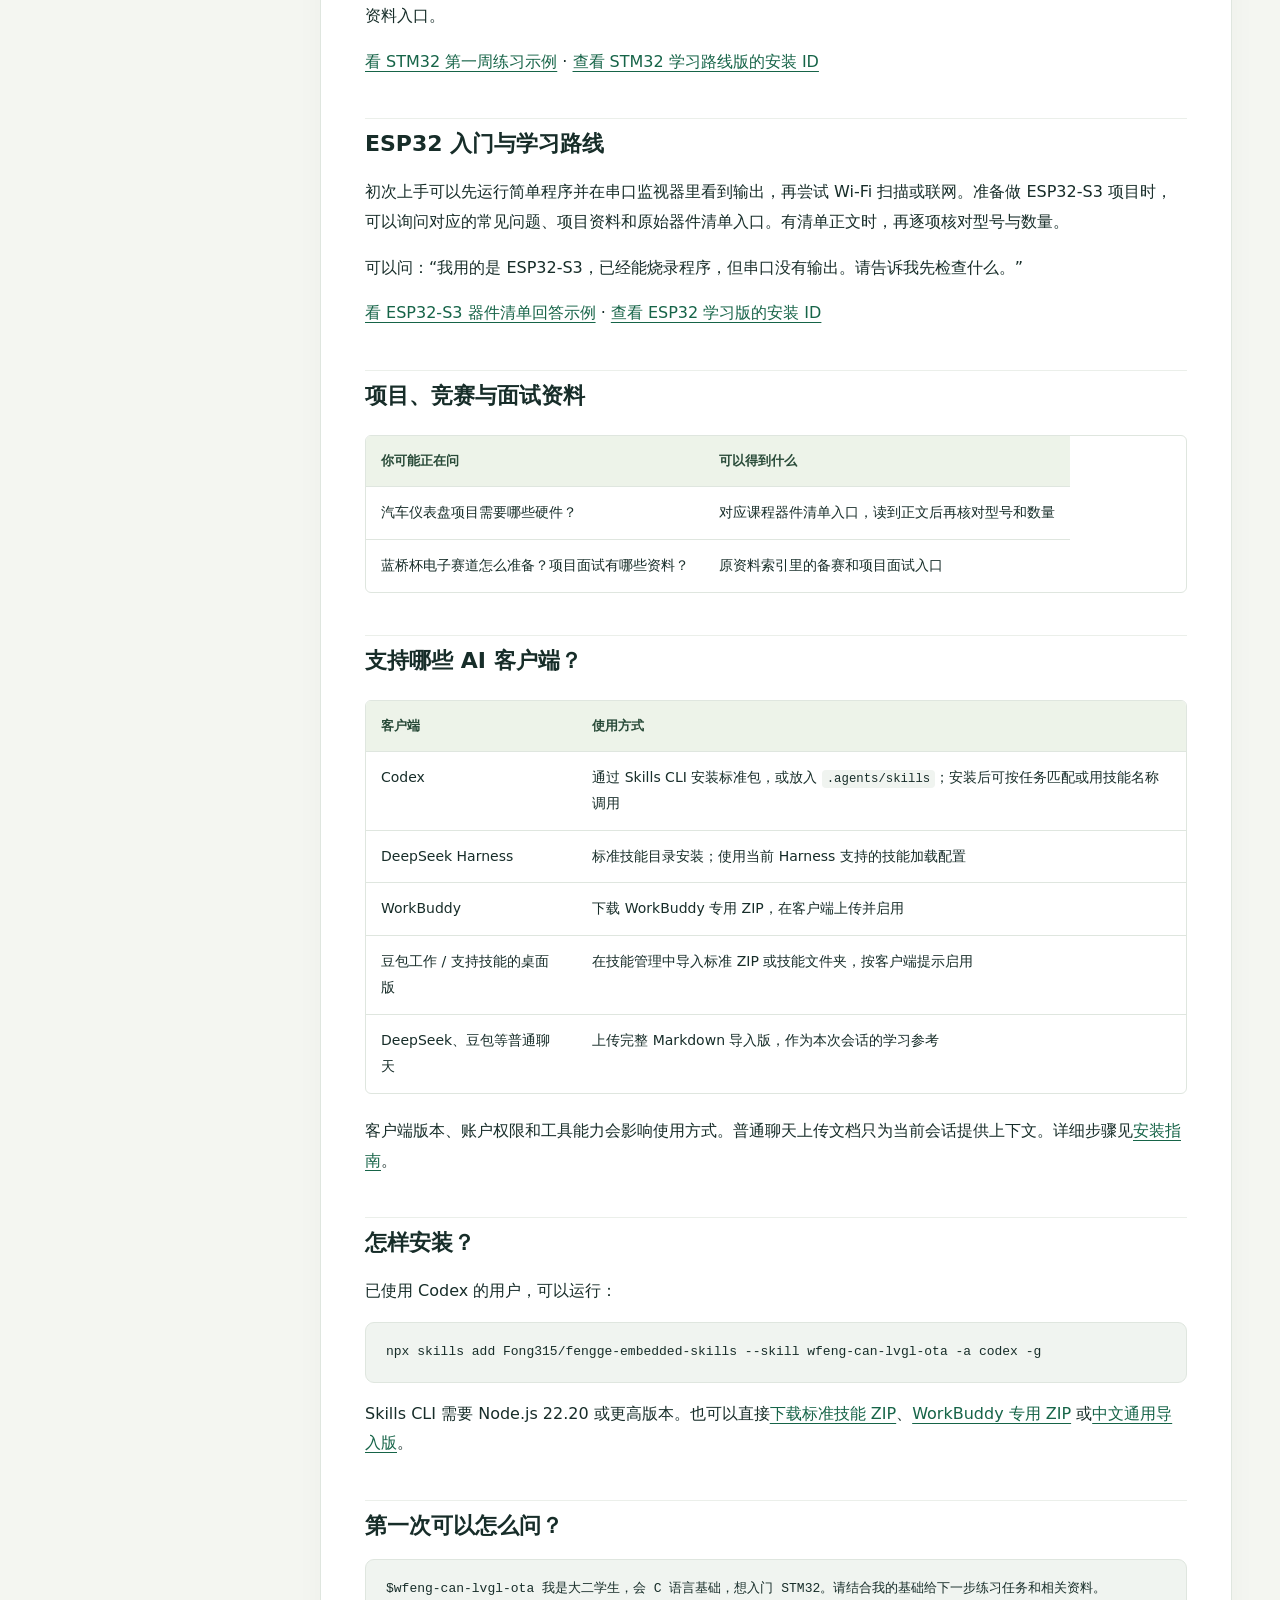
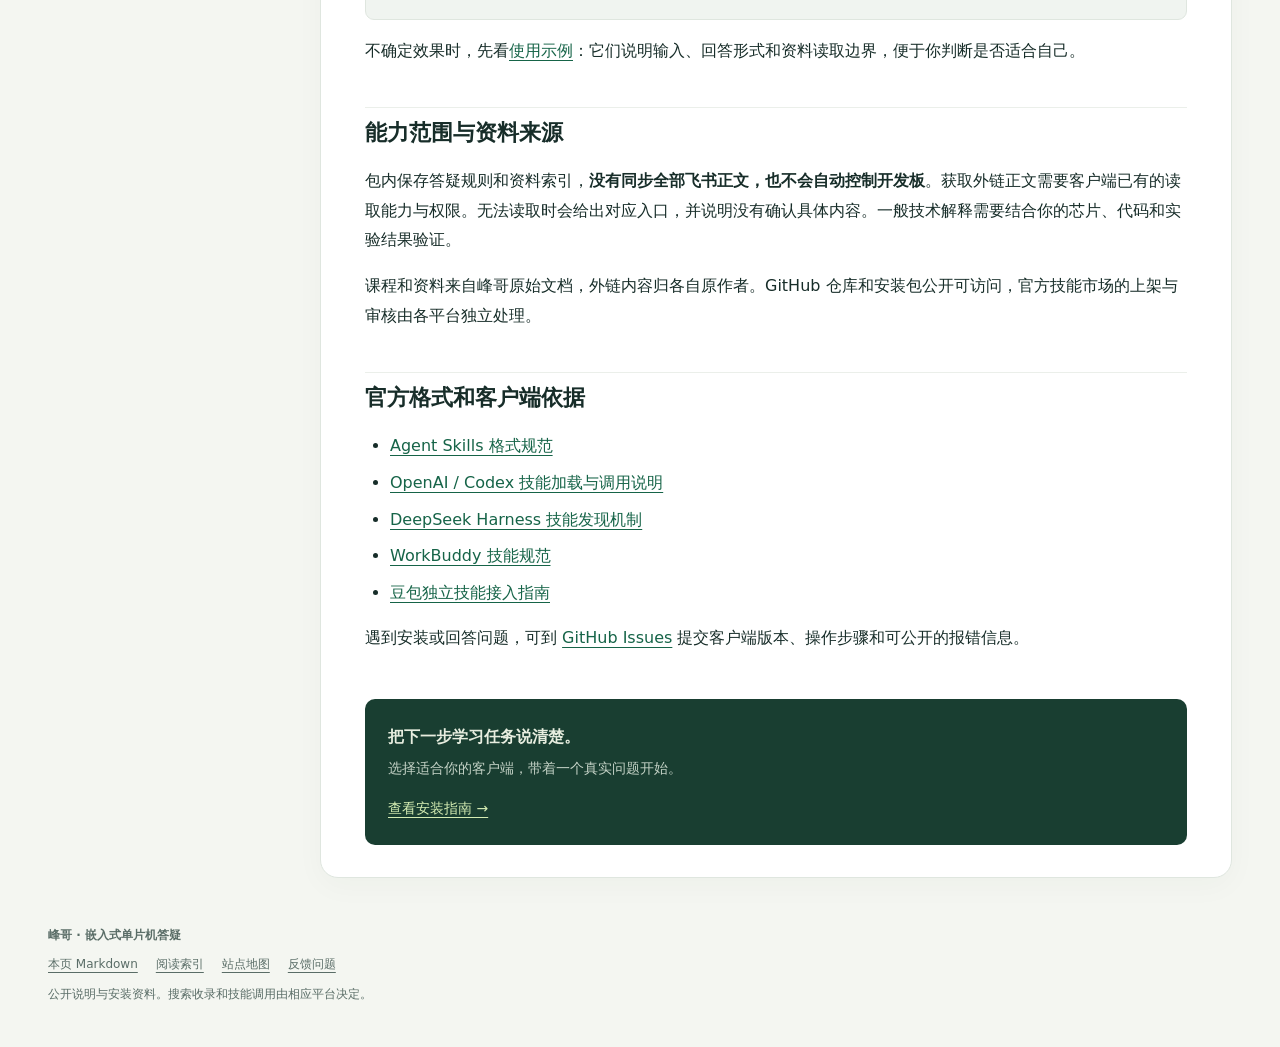
==== commit 2147eada: "Cover common Chinese MCU beginner search phrases" ====
--- a/docs/index.html
+++ b/docs/index.html
@@ -15,7 +15,7 @@
   <meta property="og:description" content="峰哥的中文 Agent Skill 提供零基础单片机入门、嵌入式学习路线、STM32 和 ESP32 答疑。可按手上的开发板规划点灯、按键、串口等练习，查找项目资料，并在 Codex、WorkBuddy 等客户端安装使用。">
   <meta property="og:url" content="https://fong315.github.io/fengge-embedded-skills/">
   <meta property="og:site_name" content="峰哥嵌入式学习助手">
-  <script type="application/ld+json">{"@context": "https://schema.org", "@type": "SoftwareSourceCode", "name": "峰哥嵌入式学习助手", "alternateName": "Fengge Embedded Learning Skill", "description": "峰哥的中文 Agent Skill 提供零基础单片机入门、嵌入式学习路线、STM32 和 ESP32 答疑。可按手上的开发板规划点灯、按键、串口等练习，查找项目资料，并在 Codex、WorkBuddy 等客户端安装使用。", "codeRepository": "https://github.com/Fong315/fengge-embedded-skills", "url": "https://fong315.github.io/fengge-embedded-skills/", "version": "1.6.4", "inLanguage": "zh-CN", "programmingLanguage": "Markdown", "isAccessibleForFree": true}</script>
+  <script type="application/ld+json">{"@context": "https://schema.org", "@type": "SoftwareSourceCode", "name": "峰哥嵌入式学习助手", "alternateName": "Fengge Embedded Learning Skill", "description": "峰哥的中文 Agent Skill 提供零基础单片机入门、嵌入式学习路线、STM32 和 ESP32 答疑。可按手上的开发板规划点灯、按键、串口等练习，查找项目资料，并在 Codex、WorkBuddy 等客户端安装使用。", "codeRepository": "https://github.com/Fong315/fengge-embedded-skills", "url": "https://fong315.github.io/fengge-embedded-skills/", "version": "1.6.5", "inLanguage": "zh-CN", "programmingLanguage": "Markdown", "isAccessibleForFree": true}</script>
 </head>
 <body>
   <a class="skip" href="#main">跳到正文</a>
@@ -45,11 +45,11 @@
 </ul>
 </div>
 </aside>
-    <main id="main"><div class="page-meta"><span>中文 · EMBEDDED LEARNING</span><span>v1.6.4</span></div>
+    <main id="main"><div class="page-meta"><span>中文 · EMBEDDED LEARNING</span><span>v1.6.5</span></div>
       <article><h1 id="_1">单片机学习与嵌入式学习</h1>
 <p>峰哥嵌入式学习助手是一个可安装的中文 <strong>Agent Skill</strong>。零基础可以用它规划单片机入门练习。已经在学 STM32 或 ESP32，可以带着芯片型号、接线和报错提问，或查找对应的学习路线、视频和项目资料。</p>
 <p><strong>Fengge Embedded Learning Skill</strong> helps Chinese-speaking learners plan an embedded MCU learning roadmap and find STM32, ESP32, RTOS and project resources.</p>
-<p><a href="installation.html">查看安装方法</a> · <a href="variants.html">选择技能版本</a> · <a href="examples.html">使用示例</a> · <a href="https://github.com/Fong315/fengge-embedded-skills">GitHub 源码</a></p>
+<p><a href="installation.html">查看安装方法</a> · <a href="variants.html">选择技能版本</a> · <a href="faq.html">入门问答</a> · <a href="https://github.com/Fong315/fengge-embedded-skills">GitHub 源码</a></p>
 <h2 id="_2">这是什么技能？</h2>
 <p>这是一个以 Markdown 指令和参考资料组成的学习辅助技能，技能 ID 为 <code>wfeng-can-lvgl-ota</code>，客户端展示名称为“峰哥 · 嵌入式单片机答疑”。它采用师兄带师弟的中文交流方式，覆盖学习规划、一般技术答疑和资料导航。</p>
 <p>技能包包含 <strong>29 个不同的原始资料链接</strong>，涵盖 C 语言、51 单片机、STM32、ESP32/ESP32S3、RT-Thread、ARM-Linux、焊接、蓝桥杯电子赛道、汽车仪表盘和项目面试资料。</p>
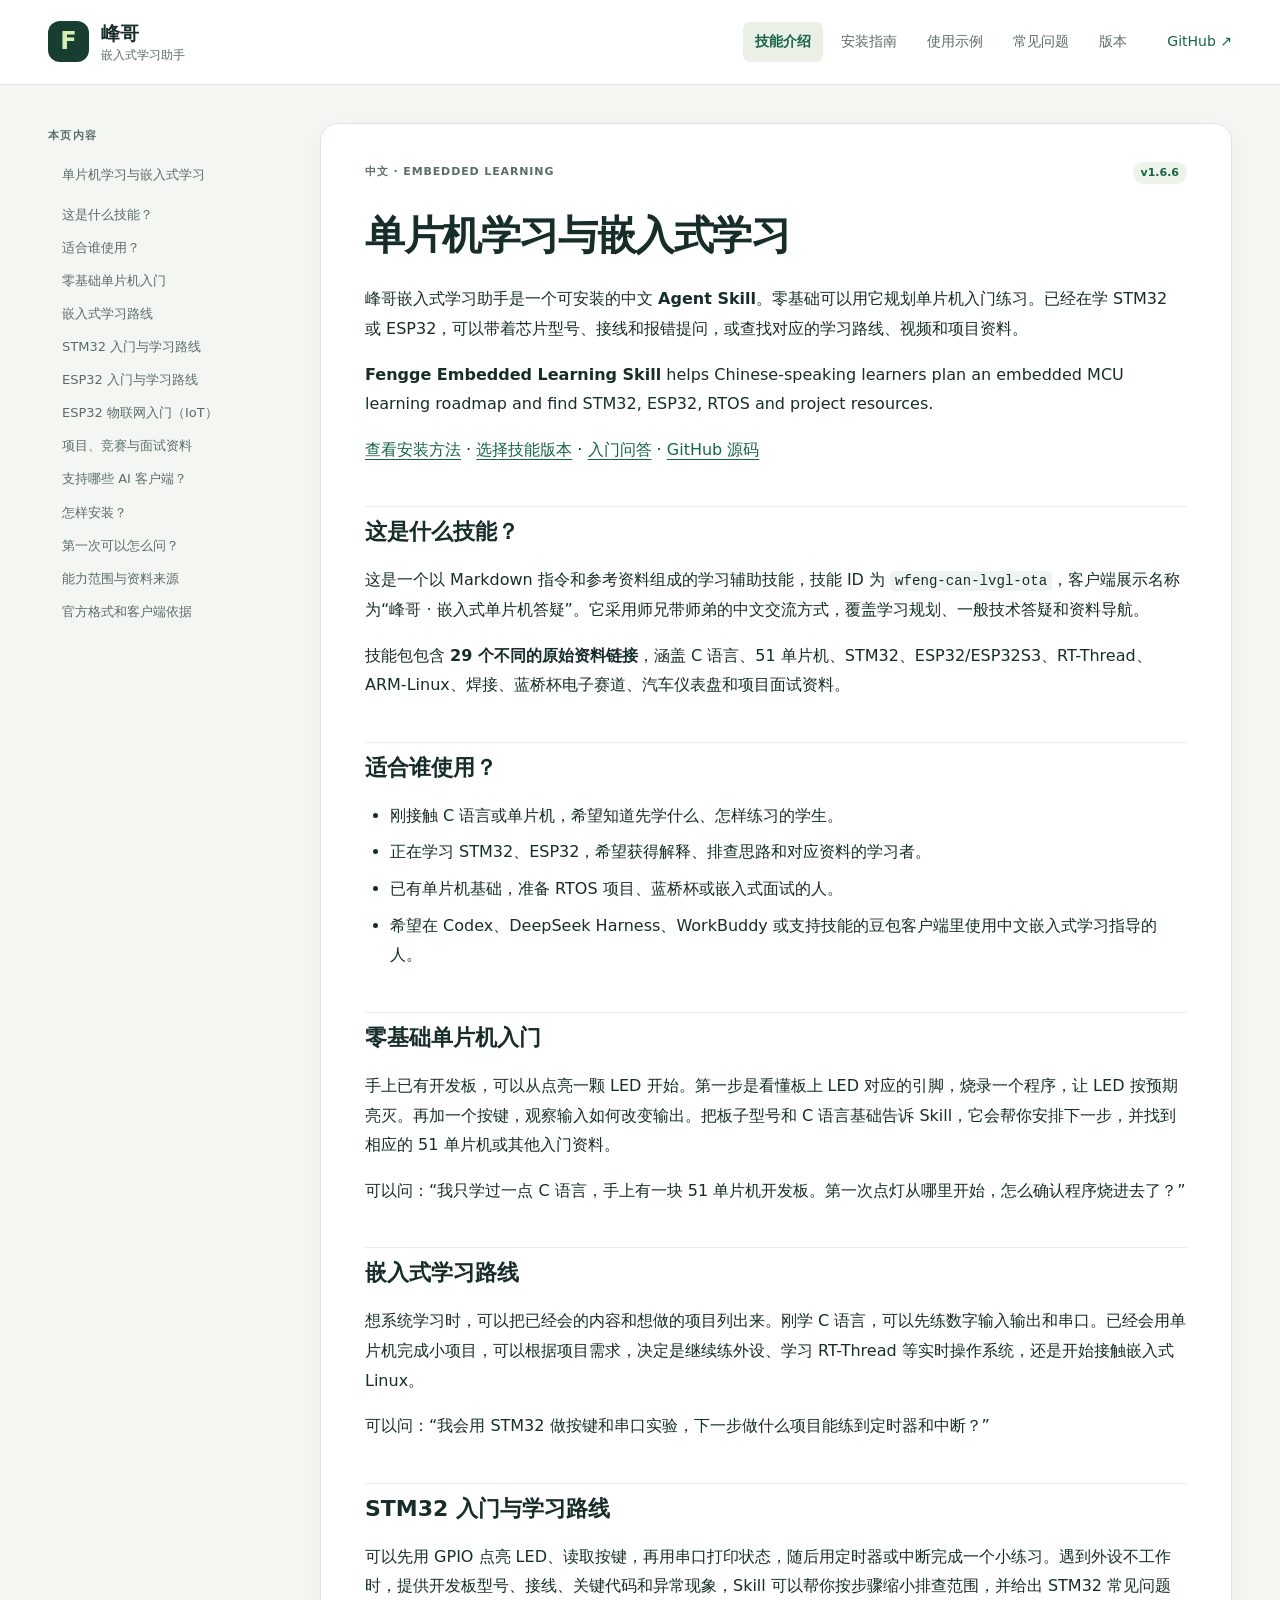
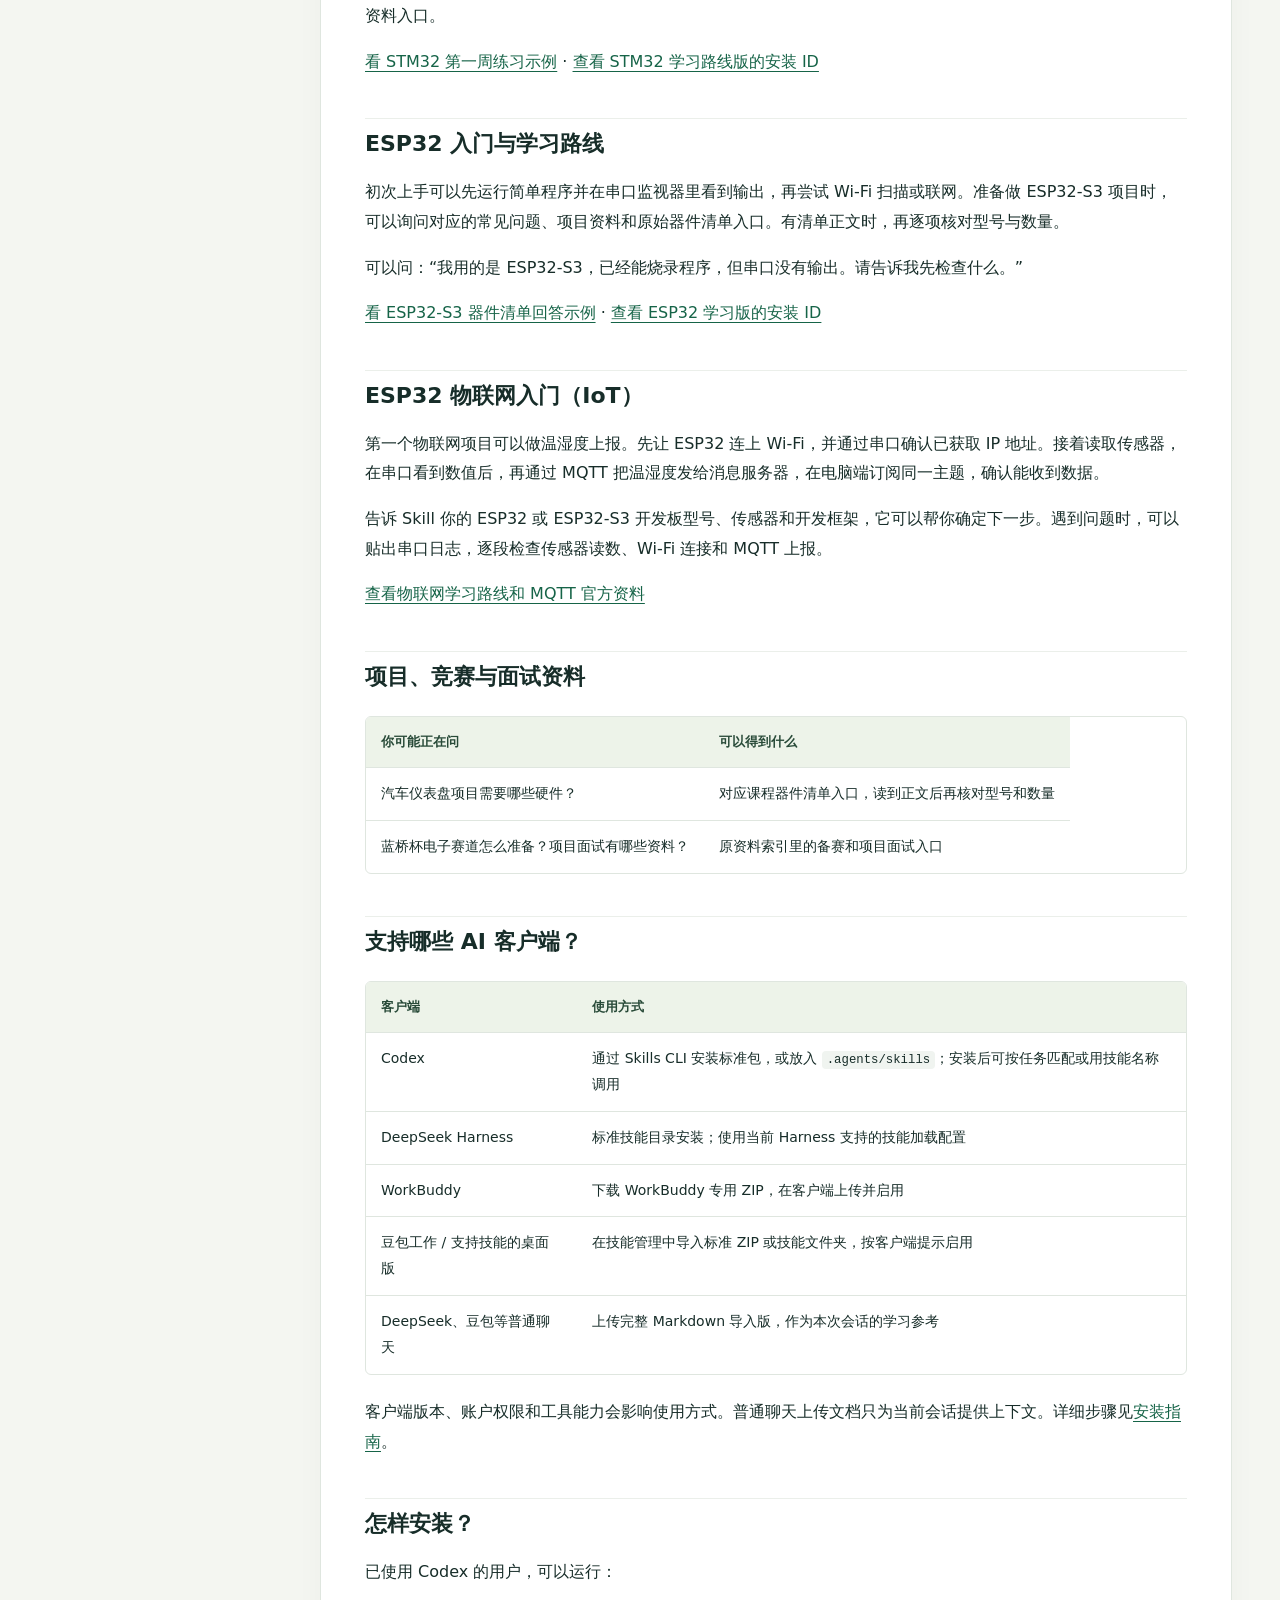
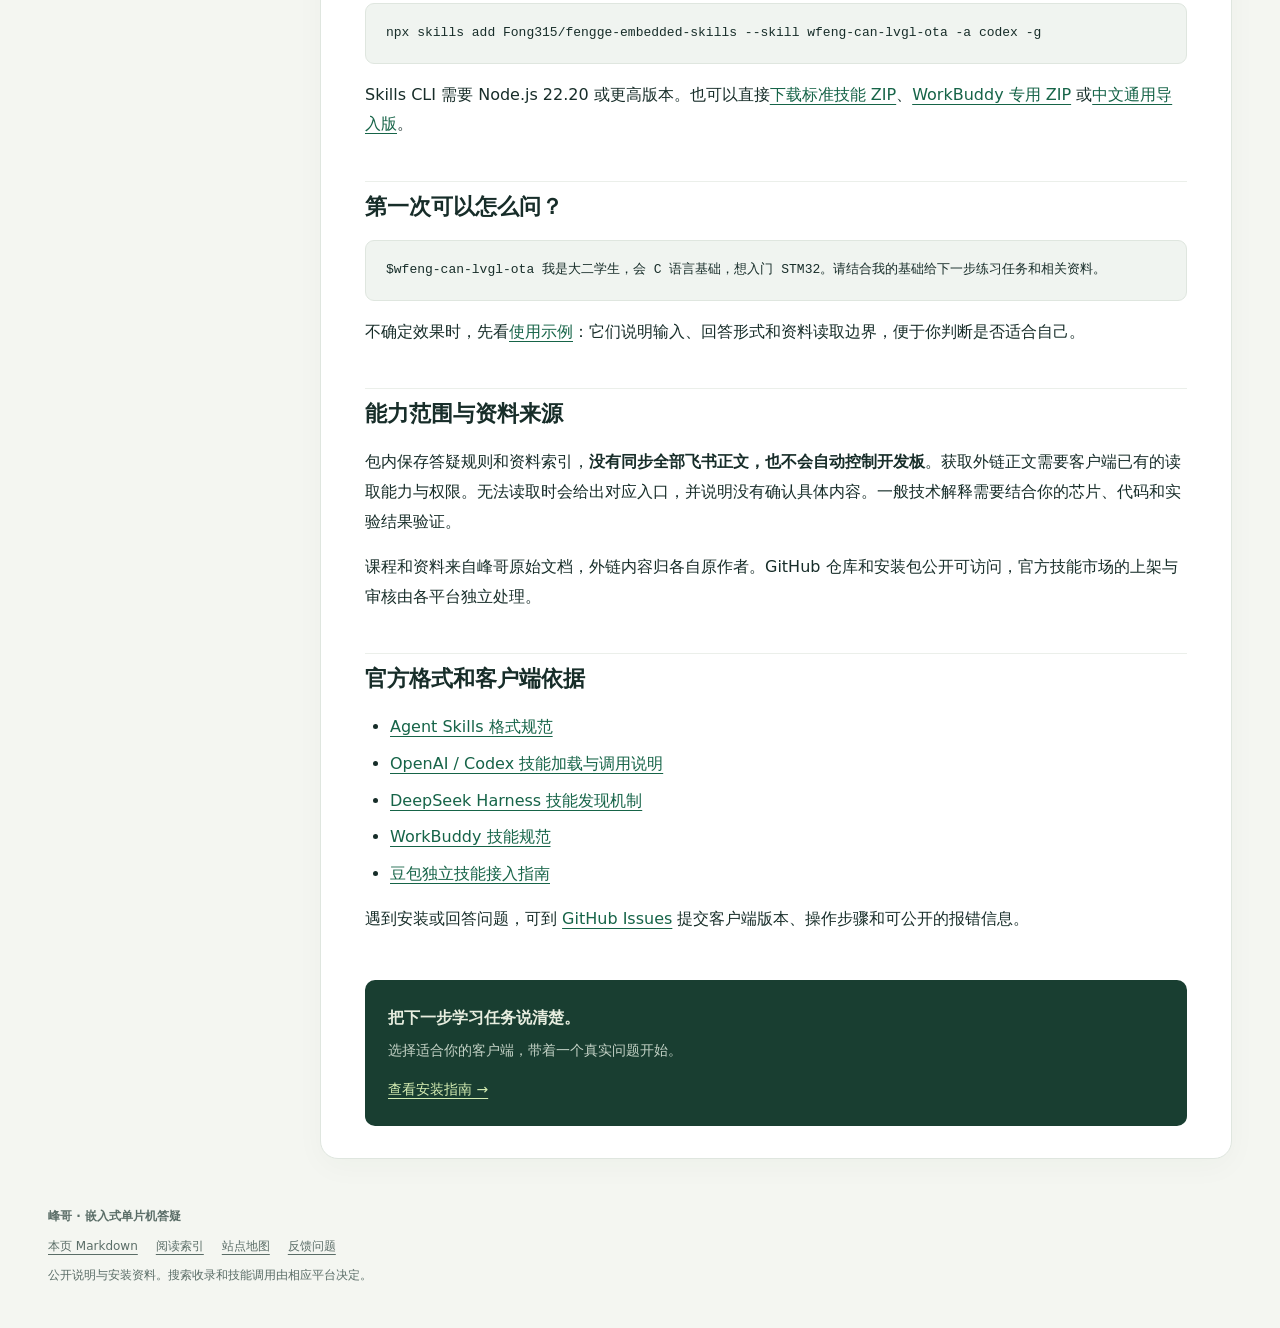
==== commit 2d12e81e: "Add beginner ESP32 IoT learning and discovery content" ====
--- a/docs/index.html
+++ b/docs/index.html
@@ -4,7 +4,7 @@
   <meta charset="utf-8">
   <meta name="viewport" content="width=device-width, initial-scale=1">
   <title>单片机学习与嵌入式学习｜STM32、ESP32 入门路线 · 峰哥 AI Skill</title>
-  <meta name="description" content="峰哥的中文 Agent Skill 提供零基础单片机入门、嵌入式学习路线、STM32 和 ESP32 答疑。可按手上的开发板规划点灯、按键、串口等练习，查找项目资料，并在 Codex、WorkBuddy 等客户端安装使用。">
+  <meta name="description" content="峰哥的中文 Agent Skill 提供零基础单片机入门、嵌入式学习路线、STM32 答疑和 ESP32 物联网入门。可按开发板安排点灯、串口、Wi-Fi 联网和 MQTT 上报练习，查找项目资料并安装使用。">
   <meta name="robots" content="index,follow">
   <link rel="canonical" href="https://fong315.github.io/fengge-embedded-skills/">
   <link rel="stylesheet" href="style.css">
@@ -12,10 +12,10 @@
   <meta property="og:type" content="website">
   <meta property="og:locale" content="zh_CN">
   <meta property="og:title" content="单片机学习与嵌入式学习｜STM32、ESP32 入门路线 · 峰哥 AI Skill">
-  <meta property="og:description" content="峰哥的中文 Agent Skill 提供零基础单片机入门、嵌入式学习路线、STM32 和 ESP32 答疑。可按手上的开发板规划点灯、按键、串口等练习，查找项目资料，并在 Codex、WorkBuddy 等客户端安装使用。">
+  <meta property="og:description" content="峰哥的中文 Agent Skill 提供零基础单片机入门、嵌入式学习路线、STM32 答疑和 ESP32 物联网入门。可按开发板安排点灯、串口、Wi-Fi 联网和 MQTT 上报练习，查找项目资料并安装使用。">
   <meta property="og:url" content="https://fong315.github.io/fengge-embedded-skills/">
   <meta property="og:site_name" content="峰哥嵌入式学习助手">
-  <script type="application/ld+json">{"@context": "https://schema.org", "@type": "SoftwareSourceCode", "name": "峰哥嵌入式学习助手", "alternateName": "Fengge Embedded Learning Skill", "description": "峰哥的中文 Agent Skill 提供零基础单片机入门、嵌入式学习路线、STM32 和 ESP32 答疑。可按手上的开发板规划点灯、按键、串口等练习，查找项目资料，并在 Codex、WorkBuddy 等客户端安装使用。", "codeRepository": "https://github.com/Fong315/fengge-embedded-skills", "url": "https://fong315.github.io/fengge-embedded-skills/", "version": "1.6.5", "inLanguage": "zh-CN", "programmingLanguage": "Markdown", "isAccessibleForFree": true}</script>
+  <script type="application/ld+json">{"@context": "https://schema.org", "@type": "SoftwareSourceCode", "name": "峰哥嵌入式学习助手", "alternateName": "Fengge Embedded Learning Skill", "description": "峰哥的中文 Agent Skill 提供零基础单片机入门、嵌入式学习路线、STM32 答疑和 ESP32 物联网入门。可按开发板安排点灯、串口、Wi-Fi 联网和 MQTT 上报练习，查找项目资料并安装使用。", "codeRepository": "https://github.com/Fong315/fengge-embedded-skills", "url": "https://fong315.github.io/fengge-embedded-skills/", "version": "1.6.6", "inLanguage": "zh-CN", "programmingLanguage": "Markdown", "isAccessibleForFree": true}</script>
 </head>
 <body>
   <a class="skip" href="#main">跳到正文</a>
@@ -34,6 +34,7 @@
 <li><a href="#embedded-roadmap">嵌入式学习路线</a></li>
 <li><a href="#stm32">STM32 入门与学习路线</a></li>
 <li><a href="#esp32">ESP32 入门与学习路线</a></li>
+<li><a href="#esp32-iot">ESP32 物联网入门（IoT）</a></li>
 <li><a href="#_4">项目、竞赛与面试资料</a></li>
 <li><a href="#ai">支持哪些 AI 客户端？</a></li>
 <li><a href="#_5">怎样安装？</a></li>
@@ -45,7 +46,7 @@
 </ul>
 </div>
 </aside>
-    <main id="main"><div class="page-meta"><span>中文 · EMBEDDED LEARNING</span><span>v1.6.5</span></div>
+    <main id="main"><div class="page-meta"><span>中文 · EMBEDDED LEARNING</span><span>v1.6.6</span></div>
       <article><h1 id="_1">单片机学习与嵌入式学习</h1>
 <p>峰哥嵌入式学习助手是一个可安装的中文 <strong>Agent Skill</strong>。零基础可以用它规划单片机入门练习。已经在学 STM32 或 ESP32，可以带着芯片型号、接线和报错提问，或查找对应的学习路线、视频和项目资料。</p>
 <p><strong>Fengge Embedded Learning Skill</strong> helps Chinese-speaking learners plan an embedded MCU learning roadmap and find STM32, ESP32, RTOS and project resources.</p>
@@ -73,6 +74,10 @@
 <p>初次上手可以先运行简单程序并在串口监视器里看到输出，再尝试 Wi-Fi 扫描或联网。准备做 ESP32-S3 项目时，可以询问对应的常见问题、项目资料和原始器件清单入口。有清单正文时，再逐项核对型号与数量。</p>
 <p>可以问：“我用的是 ESP32-S3，已经能烧录程序，但串口没有输出。请告诉我先检查什么。”</p>
 <p><a href="examples.html#hardware-list">看 ESP32-S3 器件清单回答示例</a> · <a href="variants.html">查看 ESP32 学习版的安装 ID</a></p>
+<h2 id="esp32-iot">ESP32 物联网入门（IoT）</h2>
+<p>第一个物联网项目可以做温湿度上报。先让 ESP32 连上 Wi-Fi，并通过串口确认已获取 IP 地址。接着读取传感器，在串口看到数值后，再通过 MQTT 把温湿度发给消息服务器，在电脑端订阅同一主题，确认能收到数据。</p>
+<p>告诉 Skill 你的 ESP32 或 ESP32-S3 开发板型号、传感器和开发框架，它可以帮你确定下一步。遇到问题时，可以贴出串口日志，逐段检查传感器读数、Wi-Fi 连接和 MQTT 上报。</p>
+<p><a href="faq.html#learn-iot">查看物联网学习路线和 MQTT 官方资料</a></p>
 <h2 id="_4">项目、竞赛与面试资料</h2>
 <table>
 <thead>
